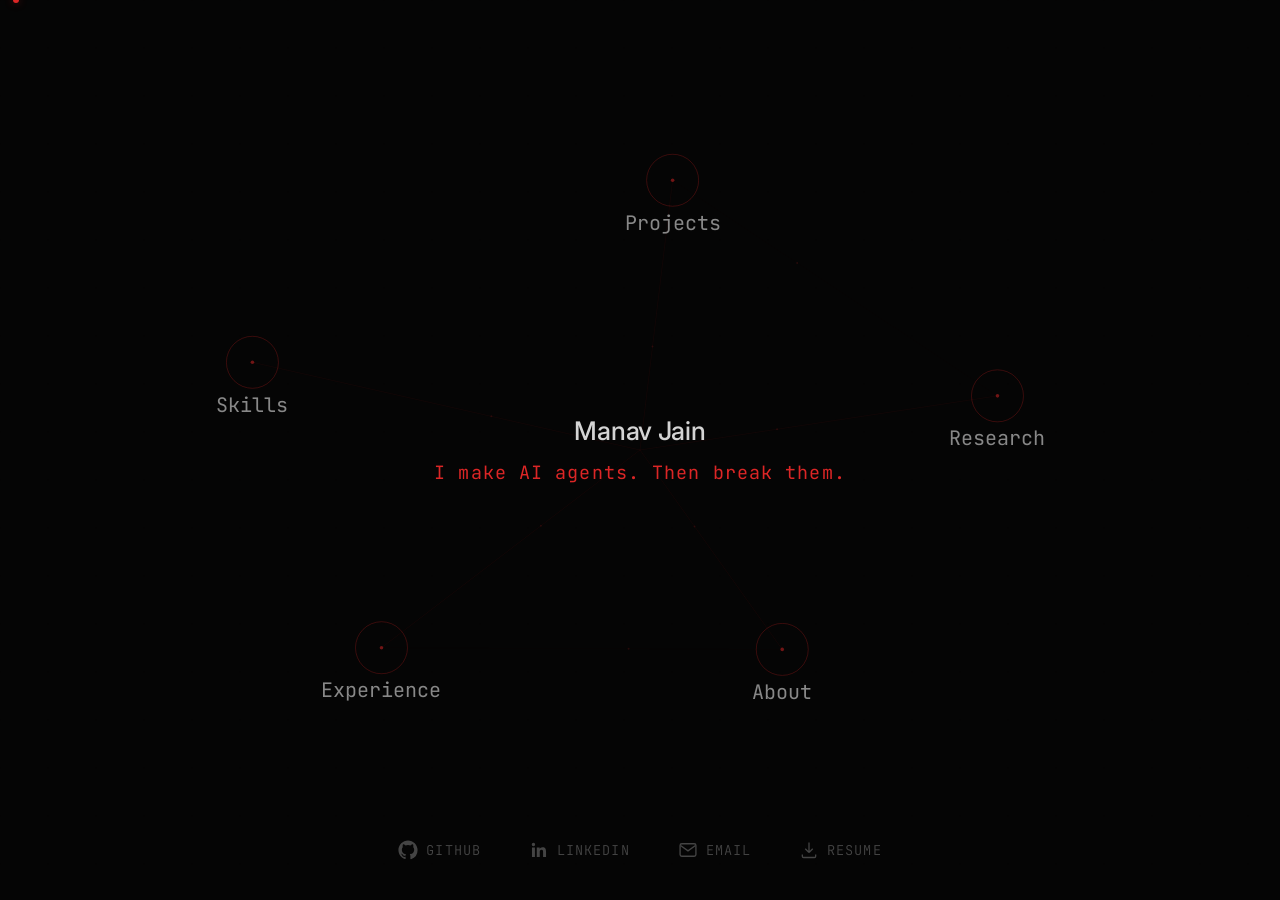
==== index.html @ c2781c38 "Initial commit of portfolio site Interactive graph-based portfolio with project, research, about, ex" ====
<!DOCTYPE html>
<html lang="en">
<head>
  <meta charset="UTF-8">
  <meta name="viewport" content="width=device-width, initial-scale=1.0">
  <title>Manav Jain</title>
  <meta name="claude:viewport-fit-sides" content="cover">
  <link rel="stylesheet" href="https://fonts.googleapis.com/css2?family=JetBrains+Mono:wght@300;400;500&family=Inter:wght@300;400;500&display=swap">
  <link rel="stylesheet" href="css/styles.css">
</head>
<body>

<div id="intro">
  <svg viewBox="0 0 460 140" xmlns="http://www.w3.org/2000/svg">
    <!-- M -->
    <path id="sig1" d="M 18 108 Q 14 55, 20 22 C 22 14, 30 14, 44 60 Q 52 86, 60 60 C 68 34, 74 14, 80 16 Q 86 18, 86 65 L 88 98" />
    <!-- a -->
    <path id="sig2" d="M 88 98 Q 94 66, 106 60 C 114 56, 120 62, 116 74 C 112 86, 100 84, 106 76 Q 112 68, 122 70 L 124 94" />
    <!-- n -->
    <path id="sig3" d="M 124 94 Q 124 72, 130 64 C 136 56, 146 56, 148 64 Q 150 72, 150 94" />
    <!-- a -->
    <path id="sig4" d="M 150 94 Q 156 66, 166 60 C 174 56, 180 62, 176 74 C 172 86, 160 84, 166 76 Q 172 68, 182 70 L 184 94" />
    <!-- v -->
    <path id="sig5" d="M 184 94 Q 186 70, 192 58 C 196 50, 200 50, 204 58 Q 210 70, 212 94" />
    <!-- J -->
    <path id="sig6" d="M 260 12 Q 262 14, 264 56 C 266 84, 262 108, 250 116 Q 238 124, 230 112 C 226 106, 232 102, 238 106" />
    <!-- a -->
    <path id="sig7" d="M 284 58 Q 290 44, 300 46 C 308 48, 306 62, 298 66 Q 290 70, 288 62 C 286 54, 296 50, 306 56 L 308 82" />
    <!-- i + dot -->
    <path id="sig8" d="M 320 56 L 320 82 M 320 42 L 321 44" />
    <!-- n -->
    <path id="sig9" d="M 334 56 Q 334 62, 334 82 M 334 66 C 340 54, 354 52, 358 60 Q 362 68, 360 82" />
    <!-- underline flourish -->
    <path id="sig10" d="M 10 118 C 50 116, 140 108, 240 102 Q 340 96, 440 90" />
  </svg>
  <div class="sig-tagline" id="sigTagline">I make AI agents. Then break them.</div>
  <button class="skip-btn" id="skipBtn">skip</button>
</div>

<canvas id="graphCanvas"></canvas>
<div id="neuronCursor"></div>
<svg id="cursorLines" xmlns="http://www.w3.org/2000/svg"></svg>

<div id="nav">
  <button class="back-btn" id="backBtn">&#8592; back</button>
  <span id="crumbText"></span>
</div>

<div id="centerLabel">
  <div class="name">Manav Jain</div>
  <div class="tagline">I make AI agents. Then break them.</div>
</div>

<div id="socials">
  <a href="https://github.com/Jmanav" target="_blank" rel="noopener">
    <svg viewBox="0 0 24 24" fill="currentColor"><path d="M12 .5C5.73.5.5 5.73.5 12c0 5.08 3.29 9.39 7.86 10.91.57.1.78-.25.78-.55 0-.27-.01-1.17-.02-2.12-3.2.7-3.88-1.35-3.88-1.35-.52-1.33-1.28-1.68-1.28-1.68-1.04-.71.08-.7.08-.7 1.15.08 1.76 1.18 1.76 1.18 1.03 1.76 2.7 1.25 3.36.96.1-.74.4-1.25.72-1.54-2.56-.29-5.25-1.28-5.25-5.7 0-1.26.45-2.29 1.18-3.1-.12-.29-.51-1.46.11-3.04 0 0 .97-.31 3.18 1.18a11.1 11.1 0 0 1 5.8 0c2.2-1.49 3.17-1.18 3.17-1.18.63 1.58.24 2.75.12 3.04.74.81 1.18 1.84 1.18 3.1 0 4.43-2.7 5.4-5.27 5.69.41.36.78 1.07.78 2.15 0 1.56-.01 2.81-.01 3.19 0 .3.2.66.79.55A11.5 11.5 0 0 0 23.5 12C23.5 5.73 18.27.5 12 .5z"/></svg>
    <span>GitHub</span>
  </a>
  <a href="https://www.linkedin.com/in/manav-jain-554635242/" target="_blank" rel="noopener">
    <svg viewBox="0 0 24 24" fill="currentColor"><path d="M20.45 20.45h-3.56v-5.57c0-1.33-.02-3.04-1.85-3.04-1.85 0-2.14 1.45-2.14 2.94v5.67H9.34V9h3.42v1.56h.05c.48-.9 1.64-1.85 3.38-1.85 3.6 0 4.27 2.37 4.27 5.45v6.29zM5.34 7.43a2.06 2.06 0 1 1 0-4.12 2.06 2.06 0 0 1 0 4.12zM7.12 20.45H3.56V9h3.56v11.45z"/></svg>
    <span>LinkedIn</span>
  </a>
  <a href="mailto:manavjain019@gmail.com">
    <svg viewBox="0 0 24 24" fill="none" stroke="currentColor" stroke-width="1.6"><rect x="2.5" y="4.5" width="19" height="15" rx="2"/><path d="M3 6.5l9 6.5 9-6.5"/></svg>
    <span>Email</span>
  </a>
  <a href="Manav_Jain_Resume.pdf" download>
    <svg viewBox="0 0 24 24" fill="none" stroke="currentColor" stroke-width="1.6"><path d="M12 3v12m0 0l-4.5-4.5M12 15l4.5-4.5"/><path d="M4 17.5v2a1.5 1.5 0 0 0 1.5 1.5h13a1.5 1.5 0 0 0 1.5-1.5v-2"/></svg>
    <span>Resume</span>
  </a>
</div>

<div id="tooltip"></div>

<div id="detail">
  <button class="detail-close" id="detailClose">&#215;</button>
  <div class="detail-label" id="detailLabel"></div>
  <div class="detail-title" id="detailTitle"></div>
  <div class="detail-accent" id="detailAccentBar"></div>
  <div class="detail-body" id="detailBody"></div>
  <div class="detail-tags" id="detailTags"></div>
</div>

<div id="writeup">
  <div class="writeup-inner">
    <a href="#" class="writeup-back" id="writeupBack">&#8592; Back to portfolio</a>

    <header class="writeup-header">
      <h1>SkinSure</h1>
      <p class="writeup-subtitle">A clinical decision-support prototype for skin-disease screening &#8212; ensemble classification, explainability, federated learning, and an agentic LLM layer, documented end to end with measured results and open gaps.</p>
    </header>

    <section class="writeup-section">
      <h2>Overview &amp; Provenance</h2>
      <p>SkinSure is a clinical decision-support prototype for skin-disease screening, built specifically for Fitzpatrick IV&#8211;VI skin tones (the project&#8217;s stated target, underrepresented in most public dermatology datasets). It is explicitly <strong>not</strong> a diagnostic device &#8212; the product framing throughout the documentation is &#8220;a screening aid that says &#8216;see a doctor&#8217; readily.&#8221;</p>
      <p>The system is a six-stage pipeline: image in &#8594; preprocessing &#8594; a 3-model deep learning ensemble &#8594; Grad-CAM explainability &#8594; an LLM-based clinical summarizer &#8594; deterministic severity triage &#8594; structured output out. A separate, parked track adds federated learning as an alternative training regime. A further, largely-planned track (&#8220;A0&#8211;A9&#8221;, the Production Agent Engineering plan) covers observability, evals, guardrails and LLMOps for the agentic layer.</p>
      <p><strong>Provenance note for this write-up.</strong> Every fact below is sourced from the repo&#8217;s own markdown documentation (<code>CLAUDE.md</code>, <code>docs/ROADMAP.md</code>, <code>docs/architecture.md</code>, <code>fedler.md</code>, <code>paper/PUBLISHABLE_FINDINGS.md</code>, <code>src/models/CLAUDE.md</code>, <code>docs/agentops/adr/*</code>, <code>docs/agentops/A0_baseline.md</code>, the Production Agent Engineering Track plan, and <code>paper/new_results.md</code>), which the project instructions mandate as the primary source of truth. Numbers are quoted exactly as stated in those files &#8212; not rounded, softened, or reconciled across files where the files themselves flag unresolved discrepancies (these are called out explicitly below). No source code was read to produce this document; every section is <strong>markdown-sourced</strong>, and that is noted again inline wherever a figure is unusually load-bearing.</p>
    </section>

    <section class="writeup-section">
      <h2>Stage 1 &#8212; Data ingestion &amp; preprocessing <span class="status-badge">Partial</span></h2>
      <p class="status-line">Quality gate + 3 pixel-changing steps built and measured; all 3 ship OFF.</p>
      <h3>Goal</h3>
      <p>Clean and gate incoming images before they reach the model, and enforce the Fitzpatrick IV&#8211;VI population target at the metadata boundary.</p>
      <h3>What was built</h3>
      <ul>
        <li><code>src/preprocessing/</code>: <code>quality_check.py</code> (reject &lt;200px short side or near-featureless; warn on borderline blur), <code>hair_removal.py</code> (DullRazor-style black-hat + inpainting), <code>artifact_removal.py</code> (ruler/ink/bubble inpainting), <code>color_normalization.py</code> (Shades-of-Gray), <code>pipeline.py</code> (<code>preprocess()</code> orchestrator), <code>inference_transform.py</code> (224px resize + ImageNet normalisation, used by every inference path).</li>
        <li><code>preprocess(image)</code> orients via EXIF, runs the quality gate, then runs enabled pixel-changing steps in order hair &#8594; artifacts &#8594; colour, returning a <code>PreprocessResult</code> (image, quality, steps_applied, notes). A rejected image returns <code>quality.ok == False</code> with patient-readable <code>quality.reasons</code>.</li>
        <li>Thresholds were derived from a 1,500-image sample of the raw dataset: short side &#8805; 200px; blur (Laplacian variance) rejects below 5, warns below 15. A higher blur cutoff was explicitly rejected because it would reject BCC and Melanoma images far more often than Eczema/Tinea (~18%/9% vs ~1%/0.3% at 15) &#8212; a fairness-by-class tradeoff documented directly in CLAUDE.md.</li>
        <li>The <strong>Fitzpatrick IV&#8211;VI gate</strong> is enforced in <code>api/schemas/patient.py</code> (<code>PatientMetadata</code>), not in the image pipeline: a validator rejects Fitzpatrick I&#8211;III before anything reaches the model. An image-based <code>skin_tone_classifier.py</code> is explicitly <strong>future scope, not built</strong>.</li>
        <li><code>tests/unit/</code> covers preprocessing on <strong>synthetic images only</strong> (gate boundaries, guards, step order, defaults-off). No test validates tuning on real images.</li>
      </ul>
      <h3>Tech stack</h3>
      <p>OpenCV (<code>cv2</code>) for blur/morphology/inpainting, Pillow/NumPy for image I/O, Pydantic v2 for the metadata schema and gate, PyYAML config (<code>configs/preprocessing.yaml</code>) for step switches and thresholds.</p>
      <h3>Key design decisions</h3>
      <ul>
        <li><strong>All three pixel-changing steps ship OFF by default</strong>, because the shipped v2 ensemble was trained on resize + ImageNet-normalisation only &#8212; any pixel-mutating preprocessing is a train/inference mismatch unless separately justified by measurement.</li>
        <li><strong>Hair removal (ADR-F5): measured harmful, stays off.</strong> Full paired A/B over the clean 565-image test set (<code>scripts/hair_ab_experiment.py</code> / <code>_analyze.py</code>, raw rows in <code>.nb1out/hair_ab_raw.csv</code>). It corrected zero images and broke two &#8212; both true Basal Cell Carcinoma: <code>ISIC_0054063</code> BCC&#8594;0.9314 &#8594; Keratosis&#8594;0.3366 (a confident malignant call turned benign), <code>ISIC_0073116</code> BCC&#8594;0.6303 &#8594; Melanoma&#8594;0.3881. Whole-set accuracy &#8722;0.35pp, macro AUC &#8722;0.0011, <strong>BCC sensitivity 100%&#8594;98.11%</strong>; melanoma sensitivity exactly unchanged (121/124 both arms). McNemar b=2, c=0, exact p=0.50 (not significant at n=2, but the sign is unanimous). <strong>Root cause (not just an effect):</strong> at <code>threshold=10</code> the black-hat filter is non-selective on this dataset &#8212; of 524 images the <code>MAX_MASK_FRACTION</code> guard blocked, the mask covered a median 58.9% of the frame (&#8805;75% on 185 of them); the 41 images (7.26%) that slipped under the 10% guard inpainted a median 6.9% of pixels, sitting just under the cutoff rather than being precise hair masks. Firing concentrated on BCC (24.5% firing rate) because BCC lesions are dark/textured and respond to black-hat like hair does &#8212; <strong>the step preferentially damages the class most dangerous to damage.</strong> Determinism control: 524 skipped images showed max probability shift of 0.00000, confirming both flips are genuine inpainting effects, not noise.</li>
        <li><strong>Artifact removal (ADR-F6): measured inert, stays off.</strong> Same harness/statistics, same 565 images. Fired on 335/565 (59.3%) &#8212; eight times more often than hair removal &#8212; yet changed exactly <strong>one</strong> label, a fix: <code>v-tinea-face-4</code>, Keratosis(0.4655)&#8594;Tinea(0.4882), a coin-flip margin. Accuracy +0.18pp (87.61%&#8594;87.79%), macro AUC &#8722;0.0001. <strong>Both safety-critical sensitivities bit-identical</strong>: melanoma 121/124 and BCC 106/106 in both arms, McNemar b=0,c=0 on each. McNemar overall b=0, c=1, p=1.0000. Masks were precise where hair removal&#8217;s were not: median 0.31% of frame on fired images (vs hair&#8217;s 6.9%), and the <code>MAX_MASK_FRACTION</code> guard never tripped on BCC (0/106). Conclusion (ADR-F6): &#8220;measured, harmless, and pointless&#8221; &#8212; a single discordant pair cannot justify adding a pixel-mutating step the models were never trained with. <strong>The contrast between F5 and F6 is itself a documented finding (PUBLISHABLE_FINDINGS F6):</strong> the discriminating variable between a dangerous and a harmless preprocessing step is mask precision, not firing rate or the mere presence of preprocessing.</li>
        <li><strong>Colour normalisation (Shades-of-Gray)</strong>: off by default; noted as a risk because it can flatten genuine skin-tone colour, which matters directly for a Fitzpatrick IV&#8211;VI target population.</li>
      </ul>
      <h3>Gaps/limitations</h3>
      <ul>
        <li>Preprocessing tuning has never been validated against real images &#8212; only synthetic images (gate boundaries) and the two A/B experiments above (which test <em>whether to enable</em> a step, not quality-check threshold tuning on real photos).</li>
        <li>No annotated hair masks exist to re-tune the hair-removal kernel; a fix would need a thinner, elongation-aware kernel validated against hair-annotated images, which does not exist in this project and is not planned.</li>
        <li><code>augmentation.py</code> (training-time, tone-aware augmentation) is listed in the target architecture but <strong>not created</strong>.</li>
        <li><code>skin_tone_classifier.py</code> (automatic Fitzpatrick detection from the image) is explicit <strong>future scope, not planned for the core product</strong> &#8212; the IV&#8211;VI gate today relies solely on patient-reported metadata.</li>
      </ul>
    </section>

    <section class="writeup-section">
      <h2>Stage 2 &#8212; Ensemble model architecture &amp; training <span class="status-badge">Completed</span></h2>
      <p class="status-line">3 backbones trained, retrained, verified; ensemble weighting analysed and resolved as a null result.</p>
      <h3>Goal</h3>
      <p>Classify a skin lesion image into 5 clinically relevant classes (Basal_Cell_Carcinoma, Eczema, Keratosis, Melanoma, Tinea) with sensitivity weighted toward malignancies, using an ensemble of complementary architectures.</p>
      <h3>What was built</h3>
      <p>Three independently trained backbones, combined by weighted softmax averaging:</p>
      <table class="writeup-table">
        <thead><tr><th>Backbone</th><th>timm name</th><th>feat_dim</th><th>Role (per CLAUDE.md)</th></tr></thead>
        <tbody>
          <tr><td>EfficientNet-B1</td><td><code>efficientnet_b1</code></td><td>1280</td><td>texture</td></tr>
          <tr><td>ConvNeXt-Tiny</td><td><code>convnext_tiny</code></td><td>768</td><td>varied lighting</td></tr>
          <tr><td>Swin-Tiny</td><td><code>swin_tiny_patch4_window7_224</code></td><td>768</td><td>global lesion context</td></tr>
        </tbody>
      </table>
      <p>All three use an identical head: <code>LayerNorm &#8594; Dropout &#8594; Linear(feat,256) &#8594; GELU &#8594; Dropout/2 &#8594; Linear(256,5)</code>. LayerNorm (not BatchNorm) was deliberately chosen for the head because EfficientNet&#8217;s original BatchNorm1d head required batch_size &gt; 1 and failed silently without <code>model.eval()</code>.</p>
      <p><code>src/models/ensemble.py</code> (<code>SkinEnsemble</code>, <code>CheckpointPaths</code>) loads the three backbones and averages their softmax outputs with weights from <code>configs/models.yaml</code> (shipped: equal 1/1/1). <code>Predictions.agreement_score</code> = fraction of the three models whose top-1 matches the ensemble top-1 (0, 0.33, 0.67, 1.0); <code>confidence_tier()</code> maps this to high/moderate/low. The ensemble <strong>refuses to load checkpoints whose stored classes are not exactly the 5-class set</strong>, and <strong>there is no fallback</strong> &#8212; <code>get_checkpoint_paths()</code> returns exactly the three configured v2 paths; a missing checkpoint raises rather than silently degrading.</p>
      <h3>Tech stack</h3>
      <p>PyTorch, <code>timm</code> (pretrained backbones), Pydantic v2 for the <code>Predictions</code>/<code>XAISummary</code>/<code>ClinicalSummary</code> schema contracts, YAML config for checkpoint paths and ensemble weights.</p>
      <h3>Training recipe (per <code>src/models/CLAUDE.md</code>)</h3>
      <ul>
        <li><strong>Checkpoint selection criterion</strong>, all three backbones: <code>composite = 0.4&#215;melanoma_sensitivity + 0.3&#215;BCC_sensitivity + 0.3&#215;val_acc</code> &#8212; saves the model that maximises malignant recall, not raw accuracy.</li>
        <li><strong>Dual class-imbalance handling</strong>: <code>WeightedRandomSampler</code> at the batch level, plus <code>CrossEntropyLoss</code> weighting with clinical boosts (Melanoma &#215;2, BCC &#215;2, Tinea &#215;3, Eczema &#215;1.5) on top of <code>1/&#8730;count</code> base weights.</li>
        <li><strong>Freeze-then-finetune schedule</strong>: head-only freeze phase, then full-model finetuning at backbone LR = head LR &#215; 0.1. Swin uses a longer freeze (originally 8 epochs) and lower base LR (1e-4) for stability.</li>
        <li><strong>Actual 5-class corpus</strong>: 6,655 images total (train 5,180 / val 748 / test 727, &#8776;78/11/11), near-balanced (max/min ratio 1.24:1) &#8212; explicitly <strong>not</strong> the older, now-superseded 14.5k-image / 5:1-imbalance figures still referenced in some older files.</li>
      </ul>
      <h3>The v1 &#8594; v2 retrain &#8212; why it happened and what changed</h3>
      <p>The three original (&#8220;v1&#8221;) checkpoints (<code>*_5cls_skin.pth</code>) <strong>did not reproduce their own stored metrics</strong> when reloaded and re-scored (the save-then-verify gate failed). All three were retrained (&#8220;v2&#8221;) with a verified save-then-verify gate (<code>torch.equal</code> on every tensor; re-score within &lt; 1e-9 of the stored <code>test_acc</code>). <strong>The app loads only the v2 checkpoints</strong>; v1 and an older bare-state-dict set (~479MB total) were <strong>deleted 2026-11-02</strong>, were gitignored (not recoverable from git), and are documented as requiring a retrain if ever needed.</p>
      <p>Measured on the 727-image contaminated paper test set, the retrain shifted backbone rankings substantially:</p>
      <table class="writeup-table">
        <thead><tr><th>Backbone</th><th>v1 accuracy</th><th>v2 accuracy</th><th>&#916;</th></tr></thead>
        <tbody>
          <tr><td>EfficientNet-B1</td><td>85.11%</td><td>84.73%</td><td>&#8722;0.38pp</td></tr>
          <tr><td>Swin-Tiny</td><td>85.39%</td><td>85.97%</td><td>+0.58pp</td></tr>
          <tr><td>ConvNeXt-Tiny</td><td>71.35%</td><td><strong>89.13%</strong></td><td><strong>+17.78pp</strong></td></tr>
        </tbody>
      </table>
      <p>ConvNeXt&#8217;s v1 weakness was a <strong>training-schedule artifact</strong>, not an architectural one: it had received roughly one epoch of effective fine-tuning (<code>freeze_epochs 8, patience 5, num_epochs 30</code> stopped it early). With <code>freeze_epochs 3, patience 10, num_epochs 40</code>, the same architecture becomes the <strong>strongest single backbone</strong>, beating Swin by 3.17pp. This reversal invalidates the original paper&#8217;s ensemble-complementarity argument (&#8220;ConvNeXt is the weak link the ensemble compensates for&#8221;) &#8212; <code>paper/new_results.md</code> explicitly withdraws that argument.</p>
      <p>On the de-duplicated, primary-reporting 565-image clean test set: EfficientNet 84.25%, Swin 85.66%, ConvNeXt 88.67%, and the shipped equal-weight 3-model ensemble (&#8220;ECS&#8221;) scores 87.79% accuracy, macro-AUC 0.9813.</p>
      <p><strong>Three test sets exist and must never be compared with each other</strong> (explicit invariant in both CLAUDE.md and PUBLISHABLE_FINDINGS.md): the 997-image FL split (<code>fedler.md</code>), the 727-image contaminated paper test set, and the 565-image de-duplicated clean set (727 minus 162 near-duplicates found by pHash, 22.3% &#8212; the primary reporting basis for paper claims).</p>
      <h3>Key design decision: ensemble weighting (ADR-F1) &#8212; keep equal weights</h3>
      <p>A grid search over 1,033 weight vectors on the clean 565-set found an EfficientNet+Swin (&#8220;ES&#8221;, dropping ConvNeXt) configuration reaching 99.19% melanoma sensitivity vs the shipped ECS&#8217;s 97.58% &#8212; a 1.6pp gap on the single most safety-critical metric. <strong>This was tested for significance and did not survive</strong>: only 2 discordant images, McNemar exact p=0.50, Wilson 95% CIs overlap substantially (ECS [93.13,99.17]% vs ES [95.57,99.86]%). Pooling test+validation to 326 melanoma images gives 5 unanimously ES-favouring discordances &#8212; perfectly one-sided but the best achievable p is 0.0625 (need &#8805;6 for &#945;=0.05); reaching 80% power at this effect size needs ~1,500&#8211;2,000 melanoma images against 124 (or 326 pooled) available. Meanwhile the <strong>better-powered statistics favour ECS</strong>: macro AUC 0.9813 vs 0.9772, and switching to ES costs a <em>significant</em> ~2pp accuracy (test p=0.043, validation p=0.020) and regresses BCC sensitivity &#8722;3.36pp on validation. <strong>Decision: keep equal weights</strong> &#8212; &#8220;paying a measured cost for an unmeasured benefit is the wrong trade.&#8221; This is published as a <strong>null result with a power analysis</strong>, framed as a corrective to ablation tables that rank configurations on fractions of a percent without testing whether the ranking is statistically distinguishable.</p>
      <h3>Key design decision: ranked-melanoma escalation (ADR-F4) &#8212; built, shipped OFF</h3>
      <p>While investigating F1, it was discovered that all three melanomas the ECS ensemble misses share one shape: melanoma ranks high but is <strong>not the argmax</strong> (p(melanoma) = 0.343, 0.369, 0.064). The existing severity-triage safety rule gates on <code>primary_label</code> (the argmax), so <strong>no threshold adjustment of that rule can ever catch these cases</strong> &#8212; a structural blind spot invisible to melanoma-sensitivity metrics computed on argmax predictions. A new rule (&#8220;F4&#8221;) was built that reads the full <code>class_probabilities</code> distribution and escalates when p(melanoma) &#8805; threshold regardless of rank. Threshold 0.31 was selected on the 748-image validation split (zero-cost plateau 0.31&#8211;0.35, recovering all 3 non-argmax validation melanomas at zero false escalations); applied to test it recovers 2 of 3 known misses for 1 false escalation (0.23% of non-melanoma). <strong>Decision: ship the code, leave the behaviour OFF</strong> &#8212; 3 validation and 3 test melanomas cannot establish this is a net safety gain at this sample size, even though the rule only ever escalates or blocks, never downgrades.</p>
      <h3>Measured clinical sensitivity targets (<code>src/models/CLAUDE.md</code> targets: Melanoma &#8805;95%, BCC &#8805;90%, Tinea/Eczema/Keratosis &#8805;80%)</h3>
      <p>EfficientNet-B1 v2 retrain, n=727: BCC 99.17% &#10003;, Melanoma 98.40% &#10003;, Eczema 82.76% &#10003;, Tinea 81.74% &#10003;, <strong>Keratosis 61.39% &#10007; (&#8722;18.6pp)</strong>. NPV Melanoma 0.9944, BCC 0.9983 (both &#8805;0.95 &#10003;).</p>
      <h3>Gaps/limitations</h3>
      <ul>
        <li><strong>The Keratosis regression is confirmed across all three independently retrained architectures</strong> (EfficientNet 61.39%, Swin 68.35%, ConvNeXt 74.68% &#8212; all below the &#8805;80% target). It is attributed to the composite checkpoint criterion itself: Keratosis enters only through the diluted 0.3 val_acc term and carries the <strong>lowest</strong> loss weight of the five classes (0.1079, no clinical boost) &#8212; i.e. this is the intended effect of optimising for malignant recall, not a bug, and it is the same class that regressed hardest under federated learning (70.10%&#8594;56.70%).</li>
        <li><strong>Model layer:</strong> <code>losses.py</code> and <code>metrics.py</code> are listed in the target architecture but not confirmed present in the current implementation state; training exists primarily as Colab notebooks plus <code>src/training/train_utils.py</code> (extracted for federated learning, see Stage 4).</li>
        <li>Ensemble-level accuracy/macro-AUC/MCC/ablation numbers from the paper&#8217;s own evaluation notebook (NB1) were, as of the source documents, either pending or superseded by the clean-565 re-scoring; <code>paper/new_results.md</code> flags that nothing about the <strong>ensemble</strong> itself (as opposed to single backbones) was independently re-verified from raw predictions at the time of writing for ConvNeXt specifically (its results archive was not received; its numbers are verified-arithmetic, not verified-artefact).</li>
      </ul>
    </section>

    <section class="writeup-section">
      <h2>Stage 3 &#8212; Explainable AI (xAI) layer <span class="status-badge">Partial</span></h2>
      <p class="status-line">Grad-CAM implemented, run on real photos, and faithfulness-tested; the heatmap&#8594;summary bridge is unvalidated; SHAP/LIME not built.</p>
      <h3>Goal</h3>
      <p>Show which part of an image drove the prediction, and convert that into a structured, patient-facing explanation (<code>XAISummary</code>) consumed by the clinical summarizer.</p>
      <h3>What was built</h3>
      <ul>
        <li><code>src/explainability/gradcam.py</code>: <code>grad_cam</code>, <code>ensemble_heatmap</code>, with per-backbone target layers (<code>bn2</code> for EfficientNet, <code>stages[-1]</code> for ConvNeXt, <code>layers[-1]</code> for Swin &#8212; Swin requires an NHWC transpose).</li>
        <li><code>xai_summary.py</code>: <code>summarize_heatmap()</code> converts a heatmap &#8594; <code>XAISummary</code> (<code>focus_description</code>: lesion_centre/lesion_border/diffuse/background_skin/artifact/unknown; <code>boundary_alignment</code>: good/partial/poor/unknown; <code>artifact_flag</code>) via <code>estimate_lesion_mask()</code>, a <strong>brightness segmentation</strong>, not a trained segmenter.</li>
        <li><code>explainer.py</code>: <code>GradCamExplainer</code>, the default explainer <code>create_app()</code> wires in when a real ensemble is used and none is injected. With no explainer available, <code>/predict</code> returns 503 rather than inventing explainability data.</li>
        <li><code>evaluation.py</code>: deletion-curve / AOPC faithfulness scorer, usable against Grad-CAM, any external heatmap (e.g. SHAP <code>.npy</code>), or a random baseline under one identical procedure (<code>scripts/evaluate_xai.py</code>).</li>
      </ul>
      <h3>Tech stack</h3>
      <p>PyTorch forward/backward hooks (no third-party Grad-CAM library &#8212; custom per-backbone hooks), OpenCV/NumPy for heatmap post-processing, Pydantic for the <code>XAISummary</code> schema (with a validator requiring <code>artifact_flag=True</code> whenever focus is <code>artifact</code>).</p>
      <h3>Key design decision: Grad-CAM over SHAP on <code>/predict</code> &#8212; latency and output-shape, not faithfulness</h3>
      <p>The documentation is explicit that this was <strong>never</strong> a faithfulness claim until measured (see below). The stated reasons for choosing Grad-CAM on the live path:</p>
      <ul>
        <li><strong>Latency</strong>: Grad-CAM is one forward + one backward pass per backbone (~2.6&#8211;6.3s mean, up to 15.7s measured on 15 real photos on the dev CPU &#8212; an earlier, often-quoted 2.3s figure came from a single <em>synthetic</em> image and was wrong). SHAP&#8217;s patch/kernel methods need hundreds&#8211;thousands of forward passes, i.e. minutes on CPU, and <code>/predict</code> is synchronous.</li>
        <li><strong>Output shape</strong>: Grad-CAM yields a dense 7&#215;7 spatial map natively; SHAP yields per-patch attributions needing their own conversion to a spatial map.</li>
        <li><strong>Already solved for all three backbones</strong>, including Swin&#8217;s NHWC transpose.</li>
      </ul>
      <h3>Faithfulness result (ADR-F7 / PUBLISHABLE_FINDINGS F7) &#8212; measured, not assumed</h3>
      <p>On a Kaggle T4, AOPC (Area Over the Perturbation Curve &#8212; progressively delete the top-k% most-attributed pixels, measure the drop in p(predicted class)) was run on 150 images from the clean 565-set, 30 per class, all five classes:</p>
      <table class="writeup-table">
        <thead><tr><th>Method</th><th>Mean AOPC</th><th>95% CI</th></tr></thead>
        <tbody>
          <tr><td>Grad-CAM</td><td>0.3099</td><td>[0.2831, 0.3376]</td></tr>
          <tr><td>random7x7 (structure-matched baseline)</td><td>0.1834</td><td>[0.1678, 0.1994]</td></tr>
          <tr><td>randompixel (sanity-check baseline)</td><td>0.4887</td><td>[0.4576, 0.5196]</td></tr>
        </tbody>
      </table>
      <p><strong>Grad-CAM &#8722; random7x7 = +0.1266</strong> [+0.1059, +0.1478], Wilcoxon p&lt;0.0001, 127/150 wins (84.7%), Cohen&#8217;s dz=0.967. Significant in all five per-class rows (p&#8804;0.0012), and it holds on images the ensemble got <strong>wrong</strong> (+0.1479, p=0.0006) as well as right &#8212; faithfulness is a property of the explanation, not of correctness.</p>
      <p><strong>The methodological trap found in the same study</strong>: <code>randompixel</code> (i.i.d. pixel-level noise) posts the <em>highest</em> AOPC of all three arms despite zero localisation content, because scattering deletions everywhere shreds texture and pushes the image off-distribution &#8212; it measures model fragility to corruption, not explanation quality. Only the structure-matched <code>random7x7</code> baseline is a valid faithfulness comparison. This is documented explicitly as a trap in the metric itself: &#8220;an AOPC comparison against an unmatched random baseline can report the opposite of the truth.&#8221;</p>
      <p><strong>A bug found and fixed in the same analysis</strong>: the script initially used the raw <code>(1,1,1)</code> ensemble weights from config rather than the normalised <code>(1/3,1/3,1/3)</code> <code>SkinEnsemble</code> actually uses, making every probability 3&#215; too large. Verified harmless &#8212; AOPC is a linear functional of the deletion curve, so win-count (127/150) and dz (0.967) are bit-identical before and after; only the magnitudes were wrong.</p>
      <p><strong>What this does and does not settle</strong>: it shows Grad-CAM beats chance on these models (the maps are not decorative), which reframes the unvalidated <code>XAISummary</code> bridge as a <strong>thresholding problem</strong>, not a &#8220;model ignores the lesion&#8221; problem. It says <strong>nothing about SHAP</strong> &#8212; that comparison is explicitly <strong>deferred by decision (2026-11-03), not pending or blocked</strong>: SHAP is not installed, <code>/explain</code> (where it would serve) is not built, and nothing in the product currently waits on the comparison. A teammate&#8217;s SHAP prototype exists on branch <code>xai-shap</code> (two Colab notebooks, not merged, not importable) with AOPC figures that used a different blanking baseline in each notebook &#8212; not comparable until re-scored with <code>evaluate_xai.py</code>.</p>
      <h3>Real-photo validation (CLAUDE.md gap 6)</h3>
      <p>Run on 15 real test photos (3 per class). Pipeline worked end-to-end with no crashes; <code>artifact_flag</code> fired on 0/15 (no spurious retakes). v2 checkpoints: 11/15 correct vs 12/15 on v1 (noise at this n), but confidence rose markedly (BCC 0.72&#8594;0.958). Latency was 2.6&#8211;6.3s mean, up to 15.7s &#8212; the figure that invalidated the earlier 2.3s synthetic-image estimate used elsewhere in planning documents.</p>
      <h3>Gaps/limitations</h3>
      <ul>
        <li><strong>The heatmap&#8594;XAISummary bridge is heuristic and unvalidated.</strong> Over the 15 real photos, <code>boundary_alignment</code> was <code>poor</code> 9 times, <code>partial</code> 4, <code>unknown</code> 2, and <strong>never good</strong> &#8212; &#8220;a field that never reaches its best value across a whole class spread is more likely mis-thresholded than right.&#8221; <code>focus_description</code> was <code>background_skin</code> on 4/15, including 2 correct high-confidence Melanoma calls (0.957, 0.853).</li>
        <li><strong>Annotated lesion masks are explicitly out of scope (decided 2026-11-03)</strong> &#8212; the project does not have them and will not acquire them, so <code>boundary_alignment</code>/<code>focus_description</code> can never be validated as <em>correct about the lesion location</em>, only as advisory signals. AOPC answers &#8220;did the map find pixels the model used,&#8221; not &#8220;are those pixels the lesion&#8221; &#8212; a different question this project cannot answer.</li>
        <li><strong>artifact_flag&#8217;s real-world trigger rate is unmeasured beyond n=15</strong> (0/15 fired). The documented concern: if the flag is itself mis-tuned, a flagged patient&#8217;s retake could be flagged again, looping to <em>no answer</em> &#8212; clinically close to a missed melanoma. The recommended mitigation (watch the recapture-loop rate in production) depends on the observability work in Stage 7, which is largely unimplemented.</li>
        <li>SHAP (<code>shap_explainer.py</code>) and LIME (<code>lime_explainer.py</code>) are <strong>not implemented</strong> &#8212; listed in the target architecture as planned extensions (ROADMAP Phase 11), deliberately deferred.</li>
      </ul>
    </section>

    <section class="writeup-section">
      <h2>Stage 4 &#8212; Federated learning (parked) <span class="status-badge">Partial, PARKED 2026-11-02</span></h2>
      <p class="status-line">Phases 0&#8211;2 of 5 complete; differential privacy and multi-backbone FL not started; a data-integrity bug found before any re-run.</p>
      <h3>Goal</h3>
      <p>Train the ensemble across simulated hospital clients without any raw patient image leaving its origin institution, as a response to India&#8217;s DPDP Act and basic patient-privacy requirements &#8212; motivated as a B2B product track (hospitals as FL clients) distinct from the B2C inference path.</p>
      <h3>What was built (Phases 0&#8211;2 of the fedler.md plan)</h3>
      <ul>
        <li><code>src/training/train_utils.py</code>: reusable training loop (<code>train_one_epoch</code>, <code>evaluate</code>, <code>create_model</code>, <code>build_loss_weights</code>, <code>build_optimizer</code>, <code>build_scheduler</code>, transforms, dataloaders) extracted from the Colab notebooks, supporting all three backbones.</li>
        <li><code>src/federated/client.py</code>: <code>SkinSureClient</code>, a Flower <code>NumPyClient</code> subclass representing one hospital, plus a <code>ClientApp</code>.</li>
        <li><code>src/federated/server.py</code>: <code>weighted_average</code> metric aggregation plus a configurable <code>FedAvg</code> strategy wrapped in a <code>ServerApp</code>.</li>
        <li><code>scripts/run_fl_simulation.py</code>: standalone simulation via <code>fl.simulation.start_simulation()</code> with <code>FedAvgWithCheckpoint</code> (captures aggregated parameters for post-training evaluation).</li>
        <li><code>scripts/make_federated_shards.py</code>: generates both IID and non-IID 3-hospital shards (Hospital A: Melanoma/BCC-heavy urban center; Hospital B: Tinea/Eczema-heavy tropical clinic; Hospital C: mixed).</li>
        <li><code>scripts/train_baseline.py</code>: centralized baseline trainer with early stopping and composite-score tracking.</li>
        <li>Canonical split manifests under <code>data/splits/</code>.</li>
      </ul>
      <h3>Tech stack</h3>
      <p>Flower (<code>flwr</code>) for the FL framework (<code>ClientApp</code>/<code>ServerApp</code>/<code>NumPyClient</code>, new-API <code>flwr run</code> pattern, not the legacy <code>start_server</code>/<code>start_client</code>), PyTorch for the underlying models, run as a <strong>single-machine simulation</strong> &#8212; no real multi-process networking (Phase 3) and no real hospital partnerships exist.</p>
      <h3>Key design decisions</h3>
      <ul>
        <li><strong>Hospital-level clients, not per-patient.</strong> A SkinSure patient contributes only 5&#8211;10 images &#8212; treating each patient as an FL client would spend a full communication round on a training signal too small to matter. Hospitals/clinics as clients is the canonical FL use case and the privacy story (data genuinely cannot leave the institution) is real under DPDP.</li>
        <li><strong>EfficientNet-B1 only for the first pass</strong> (Phase 0&#8211;2); ConvNeXt and Swin are deliberately deferred to Phase 4 so FL mechanics are debugged on one backbone first.</li>
        <li><strong>Independent FL per backbone</strong> (Phase 4 design, not yet executed): each backbone is a standalone classifier with no shared parameters, so each would federate as 3 separate FL jobs; ensemble weights remain an inference-time concern outside FL aggregation.</li>
        <li><strong>Differential privacy deliberately deferred to Phase 5</strong>: DP noise would obscure whether a bug is &#8220;my FL code&#8221; or &#8220;DP epsilon too aggressive,&#8221; so a noise-free FedAvg baseline had to exist first.</li>
      </ul>
      <h3>Measured results &#8212; centralized baseline vs. federated (EfficientNet-B1, FedAvg, 10 rounds, non-IID, 3 hospitals), both on the held-out global test set</h3>
      <table class="writeup-table">
        <thead><tr><th>Metric</th><th>Centralized</th><th>Federated</th><th>Gap</th></tr></thead>
        <tbody>
          <tr><td>Test accuracy</td><td>83.15%</td><td>79.94%</td><td>&#8722;3.21pp</td></tr>
          <tr><td>Melanoma sensitivity</td><td>98.32%</td><td>97.06%</td><td>&#8722;1.26pp</td></tr>
          <tr><td>BCC sensitivity</td><td>91.16%</td><td>90.61%</td><td>&#8722;0.55pp</td></tr>
          <tr><td>Composite score</td><td>0.9162</td><td>0.8999</td><td>&#8722;0.0163</td></tr>
        </tbody>
      </table>
      <p>Per-class: the accuracy loss concentrates almost entirely in <strong>Keratosis (70.10%&#8594;56.70%, &#8722;13.4pp)</strong>; the safety-critical classes hold &#8212; Melanoma sensitivity stays within 1.3pp of centralized at 99.60% specificity. Tinea actually <strong>improved</strong> under FL (80.56%&#8594;83.33%, +2.77pp), consistent with the non-IID design concentrating Tinea training signal at Hospital B.</p>
      <h3>Gaps/limitations &#8212; both found during audit, before any further training</h3>
      <ul>
        <li><strong>Integer-buffer averaging bug (affects EfficientNet, not Swin/ConvNeXt).</strong> <code>SkinSureClient.get_parameters()</code> ships all <code>state_dict</code> values including EfficientNet&#8217;s 69 int64 <code>num_batches_tracked</code> buffers; FedAvg averages them as floats and <code>set_parameters()</code> truncates them back to int64. Documented as <strong>not having corrupted the Phase 2 results</strong> (the stats that affect inference &#8212; running_mean/running_var &#8212; are floats and average correctly), but it is wrong and must be fixed before Phase 3/4 since ConvNeXt and Swin have zero non-float buffers and all three backbones must run on identical, correct plumbing for a fair comparison.</li>
        <li><strong>Split-manifest mismatch, found 2026-11-03.</strong> The documented corpus is 997-image test / 5,658-image trainable pool, but the manifest CSVs on disk hold <strong>904 test / 5,131 pool</strong> (total 6,035, not 6,655) &#8212; 620 images across exactly three classes (Eczema 189, Keratosis 151, Melanoma 280) appear in no manifest at all. Root cause verified directly: <code>scripts/make_splits.py</code>&#8217;s <code>n_test = max(1, int(len(items) * 0.15))</code> reproduces <strong>both</strong> the 904 figure (applied to the manifest&#8217;s own per-class totals) and the 997 figure (applied to the true disk totals) exactly &#8212; i.e. the manifests were almost certainly built against an earlier, smaller snapshot of the dataset and never regenerated after three classes were topped up. <strong>Consequence: every FL and baseline metric in this section was almost certainly measured on the 904-image set, not 997, and should not be cited as the 997-image figure until the splits are regenerated and reconfirmed.</strong> This is recorded as a fix to make <em>before</em> any Phase 3/4 re-run, not a defect in the numbers reported above as measurements of <em>something real</em>.</li>
        <li><strong>Federated learning is parked entirely as of 2026-11-02</strong>, pending re-run on a different dataset than the one the numbers above were measured on &#8212; explicitly separated from ongoing product work. Every FL number in this section (and in <code>fedler.md</code>) is to be treated as <strong>pending re-measurement</strong>.</li>
        <li><strong>Not built at all</strong>: Phase 3 (real multi-process/networked FL, vs. today&#8217;s single-machine simulation), Phase 4 (ConvNeXt/Swin federated training &#8212; though its expected ~4&#215; per-round cost and a specific hypothesis about LayerNorm vs BatchNorm under non-IID skew explaining part of the Keratosis collapse are both documented and ready to test), Phase 5 (<code>src/federated/privacy.py</code>, differential privacy, epsilon/melanoma-sensitivity tradeoff experiments), and a Fitzpatrick-stratified fairness evaluation of the federated model.</li>
      </ul>
    </section>

    <section class="writeup-section">
      <h2>Stage 5 &#8212; Agentic AI layer <span class="status-badge">Partial</span></h2>
      <p class="status-line">Orchestrator, clinical summarizer, severity triage implemented and tested; treatment advisor, doctor referral, pharmacy locator are empty stubs.</p>
      <h3>Goal</h3>
      <p>Turn raw model predictions and explainability output into a patient-facing clinical summary, with deterministic safety rules that the LLM can never override &#8212; the project&#8217;s core design invariant, stated verbatim in CLAUDE.md: <strong>&#8220;LLM interprets; Python decides.&#8221;</strong></p>
      <h3>What was built</h3>
      <ul>
        <li><strong>Clinical summarizer</strong> (<code>src/agents/clinical_summarizer.py</code>): two-phase design. <code>build_context()</code> is pure Python &#8212; deterministic formatting only, no interpretation, and it deliberately omits <code>patient_name</code>. <code>async summarize()</code> calls the Anthropic API (model/max_tokens/effort from <code>configs/agents.yaml</code>; client is injectable for tests) and is instructed to return <strong>JSON only</strong>. Post-processing after the LLM response: (1) if <code>xai_summary.artifact_flag</code>, downgrade <code>confidence_level</code> one tier via <code>_TIER_DOWN</code> and force <code>recapture_needed=True</code>; (2) if <code>confidence_tier()=='low'</code> and no caveat already mentions model disagreement, append a standard caveat.</li>
        <li><strong>Severity triage</strong> (<code>src/agents/severity_triage.py</code>): <code>triage(predictions, summary, patient) -&gt; TriageResult</code>, a pure function applying three hard overrides <em>after</em> the LLM proposes a severity: melanoma at moderate+ confidence &#8594; urgent; model confidence &lt;40% &#8594; block + request re-capture; rapidly spreading infection (currently Tinea) &#8594; urgent. <strong>Rules only escalate or block, never downgrade</strong>; escalation and the infection rule are skipped when already blocked. A fourth, config-gated prototype rule (F4, see Stage 2) ships off by default.</li>
        <li><strong>Orchestrator</strong> (<code>src/agents/orchestrator.py</code>): <code>run_screening(image, patient, *, ensemble, explainer, client) -&gt; ScreeningResult</code> sequences quality gate &#8594; ensemble &#8594; explainer &#8594; summarizer &#8594; triage, with statuses <code>completed</code>/<code>rejected</code>/<code>blocked</code>. <code>treatment_advice_allowed</code> is False for urgent, referral and re-capture cases &#8212; the mechanism that suppresses self-treatment advice on dangerous cases.</li>
        <li><strong>Schema-level enforcement</strong>, a second line of defense beyond the LLM system prompt: <code>ClinicalSummary</code>&#8217;s <code>@model_validator</code> enforces <code>urgent &#8594; immediate_referral</code> at the Pydantic level &#8212; the safety constraint is checked in two independent places.</li>
      </ul>
      <h3>Tech stack</h3>
      <p>Anthropic async SDK (<code>anthropic</code>), model <strong>Claude Haiku 5.5</strong> (<code>configs/agents.yaml</code>), Pydantic v2 for the <code>ClinicalSummary</code>/<code>Predictions</code>/<code>XAISummary</code>/<code>PatientMetadata</code> contracts, YAML config for model/token/effort settings.</p>
      <h3>Key design decision: no <code>temperature</code></h3>
      <p>Sampling parameters (<code>temperature</code>, <code>top_p</code>, <code>top_k</code>) are <strong>rejected on Haiku 5.5</strong> and are a 400 error on every model from API version 2026-10-21 onward. The depth/cost control is <code>output_config={"effort": "low"}</code> instead. Thinking is on by default on this model, so <code>max_tokens</code> must cover thinking plus the JSON body &#8212; confirmed live at <code>max_tokens: 1000</code> sufficient, ~500 output tokens used in practice.</p>
      <h3>Real-API validation (CLAUDE.md gap 2, done 2026-10-31)</h3>
      <p>All three <code>--case</code> values of <code>scripts/summarize_one.py</code> (disagreement / artifact / urgent) ran against the real Claude Haiku 5.5 API and returned valid, parseable JSON (3/3). Cost <strong>~$0.0005 per call</strong>. Confirmed live: <code>output_config={"effort":"low"}</code> accepted; the disagreement caveat and the artifact-forced <code>recapture_needed</code> both fire as designed; on a melanoma prediction at 0.91 confidence the model returned <code>urgent</code> <strong>with</strong> <code>immediate_referral: true</code> unprompted &#8212; the schema validator never had to reject a response in this run. Access is gated by <code>scripts/_guard.py</code> (<code>SpendGuard</code>), which refuses to run any paid script unless <strong>both</strong> <code>SKINSURE_ALLOW_SPEND=1</code> and an explicit <code>--max-usd</code> are set &#8212; neither has a money-spending default.</p>
      <h3>Key design principle: &#8220;a derived figure needs its denominator&#8221; (PUBLISHABLE_FINDINGS F3)</h3>
      <p>A confirmed, reproduced defect: <code>build_context()</code> originally passed <code>agreement_score</code> as a bare fraction (&#8220;Model agreement: 0.33&#8221;). In two independent live runs, the LLM inferred the wrong denominator &#8212; &#8220;the two models agree at only 0.33&#8221; when actually 1 of 3 agreed, and &#8220;the two models agree completely&#8221; when 3 of 3 did. Fixed by stating the count explicitly (&#8220;1 of 3 models agree with the primary label (score 0.33, low tier)&#8221;), after which the next run reported correctly. Documented as a general design rule for any LLM-in-the-loop clinical system: a derived number handed to a model needs its denominator stated, or the model will invent one, and the invented value lands in patient-facing text.</p>
      <h3>Gaps/limitations</h3>
      <ul>
        <li><strong>Three of six planned agents are empty (0-byte) stub files</strong>: <code>treatment_advisor.py</code>, <code>doctor_referral.py</code>, <code>pharmacy_locator.py</code>. <code>src/agents/tools/</code> is an empty directory. <code>src/agents/CLAUDE.md</code> (local design-pattern doc) is also an empty stub.</li>
        <li><strong>Two residual unknowns in the summarizer&#8217;s real-API validation</strong>: (1) the artifact case&#8217;s final <code>confidence_level: low</code> is ambiguous because <code>_TIER_DOWN</code> maps both <code>moderate&#8594;low</code> and <code>low&#8594;low</code> &#8212; the live run proves the branch executed but not the size of the downgrade (covered instead by a parametrized unit test); (2) nothing has been run against a real lesion photo through the full summarizer &#8212; the ensemble and Grad-CAM have been validated on real photos (Stage 2/3), but the LLM leg of that specific path has not.</li>
        <li><strong>FakeClient (used in unit tests) accepts **kwargs and ignores them</strong>, so it cannot catch a request parameter the real API would reject &#8212; exactly the class of bug <code>temperature</code> was. One test (<code>test_request_carries_system_prompt_and_context</code>) covers this blind spot by asserting on request shape, but a richer <code>FakeAnthropicClient</code> (scripted malformed JSON/timeout/429/empty content) is explicitly deferred to a later phase (A5) of the production-agent-engineering track.</li>
        <li>No tool-use, no RAG, no fine-tuning anywhere in the agentic layer &#8212; by explicit design decision (Stage 7/A9), not oversight: the task is framed as language generation over already-structured facts, so prompting alone was judged sufficient and cheaper than the alternatives.</li>
      </ul>
    </section>

    <section class="writeup-section">
      <h2>Stage 6 &#8212; API &amp; deployment / end-user application layer <span class="status-badge">Partial</span></h2>
      <p class="status-line"><code>/predict</code> + <code>/health</code> implemented; <code>/explain</code>/<code>/history</code> not built; no Docker, no CI/CD, no cloud deployment, no frontend.</p>
      <h3>Goal</h3>
      <p>Expose the screening pipeline over HTTP so a website or client can send an image and metadata and receive a clinical summary; eventually run as a containerized, monitored, publicly reachable service.</p>
      <h3>What was built</h3>
      <ul>
        <li><code>api/main.py</code>: <code>create_app(ensemble, explainer, client)</code>, exposing <code>GET /health</code> and <code>POST /predict</code> (multipart <code>image</code> + <code>metadata</code> JSON string). The explainer is injected; when the ensemble is a real <code>SkinEnsemble</code> and none is passed, <code>create_app</code> defaults to <code>GradCamExplainer</code>. With no explainer available, <code>/predict</code> returns 503 rather than inventing explainability data.</li>
        <li><code>api/schemas/</code>: <code>patient.py</code> (<code>PatientMetadata</code>) and <code>predictions.py</code> (<code>Predictions</code>, <code>XAISummary</code>, <code>Severity</code>, <code>ConfidenceLevel</code>, <code>ClinicalSummary</code>) &#8212; these are the API&#8217;s request/response contract.</li>
        <li>Packaging: <code>pyproject.toml</code> (<code>pip install -e .[dev]</code>), <code>.env.example</code>, <code>.gitignore</code>.</li>
        <li>Scripts for direct, non-HTTP use: <code>scripts/predict_one.py</code> (single-image ensemble inference) and <code>scripts/summarize_one.py</code> (single summarizer call, real-API gated).</li>
      </ul>
      <h3>Tech stack</h3>
      <p>FastAPI + Pydantic v2 for the API layer, <code>python-multipart</code> for file upload, <code>uvicorn</code> as the dev server (<code>uvicorn api.main:app --reload</code>). No frontend framework has been chosen &#8212; <code>web/</code> is an empty placeholder in the target architecture with its own stub <code>CLAUDE.md</code>.</p>
      <h3>Key design decisions</h3>
      <ul>
        <li><strong>Uploaded images are never used for training</strong> &#8212; a stated invariant held throughout the documentation; images are kept only for the patient&#8217;s own history (<code>GET /history</code>, not yet built), and the federated-learning data flow is explicitly one-way (hospitals &#8594; model; patient uploads never re-enter training).</li>
        <li><strong>Secrets never touch git or images</strong> &#8212; <code>.env</code> locally (gitignored), a secret manager in the cloud (planned, not yet implemented).</li>
        <li><strong>Planned cloud target</strong>: the roadmap specifies deployment to a major cloud provider via Docker, and the separate Production Agent Engineering Track plan recommends <strong>Google Cloud Run in asia-south1 (Mumbai)</strong> specifically &#8212; citing its always-free monthly allowance (180,000 vCPU-seconds / 360,000 GiB-seconds / 2M requests), scale-to-zero behaviour, and Mumbai&#8217;s Tier-1 (cheapest) pricing &#8212; over AWS App Runner (closed to new customers 30 April 2026) or Fargate (no free grant). This recommendation is a planning document&#8217;s analysis, <strong>not yet implemented</strong>.</li>
      </ul>
      <h3>Gaps/limitations (all explicitly &#8220;not yet created&#8221; per CLAUDE.md)</h3>
      <ul>
        <li><strong>Routes not built</strong>: <code>GET /history</code>, <code>POST /history</code>, <code>POST /explain</code>.</li>
        <li><strong>No auth, no rate limiting, no middleware</strong> (<code>api/middleware/auth.py</code>, <code>rate_limit.py</code> are planned paths with nothing behind them).</li>
        <li><strong>No containerization</strong>: <code>docker/Dockerfile</code>, <code>docker-compose.yml</code>, <code>.dockerignore</code> do not exist.</li>
        <li><strong>No CI/CD</strong>: <code>.github/workflows/</code> does not exist; there is no automated test run on PRs and no fairness-regression gate in CI, despite CLAUDE.md stating fairness-as-CI-check as a design invariant.</li>
        <li><strong>No cloud deployment has occurred</strong> &#8212; the Cloud Run recommendation above is unexecuted analysis, not a running service. No public or auth-gated URL exists.</li>
        <li><strong>No structured logging, no production error handling, no monitoring/alerting, no cost dashboard</strong> &#8212; all planned under ROADMAP Phase 10 and the production-agent-engineering track&#8217;s A1/A8 phases, neither of which has shipped code (A1 observability tracing is the one partial exception &#8212; see Stage 7).</li>
        <li><strong>No frontend exists.</strong> The README and architecture docs describe a future &#8220;User (Web App)&#8221; at the top of the system diagram, but no web client has been built or framework-selected.</li>
        <li><strong>Latency is a known, measured problem for a synchronous endpoint</strong>: Grad-CAM alone measured 2.6&#8211;6.3s mean, up to 15.7s on the dev CPU (Stage 3) &#8212; before the LLM call is even made. The planning documents explicitly flag that a synchronous <code>/predict</code> at this latency &#8220;likely needs a timeout and a progress response, not just a looser number,&#8221; and leave the p95 latency ship-gate value <strong>open, not yet set</strong>, pending real end-to-end measurement.</li>
      </ul>
    </section>

    <section class="writeup-section">
      <h2>Stage 7 &#8212; Observability, cost governance &amp; the Production Agent Engineering Track (A0&#8211;A9) <span class="status-badge">Partial</span></h2>
      <p class="status-line">A0 budget/baseline and A1 tracing substantially complete; A2&#8211;A9 are a detailed, unexecuted plan.</p>
      <p>This track (phases named A0&#8211;A9, &#8220;Agent-ops&#8221;) runs alongside but separately from the ROADMAP&#8217;s numbered phases, specifically to take the agentic layer toward production-grade maturity: tracing &#8594; evals &#8594; guardrails &#8594; fallbacks/HITL &#8594; security &#8594; data governance &#8594; LLMOps &#8594; systems-design ADRs.</p>
      <h3>A0 &#8212; Budget, API baseline, mocked LLM &#8212; Done</h3>
      <ul>
        <li><code>configs/llm.yaml</code>: price table, tiered by prompt length. <strong>Haiku 5.5 is priced by prompt length</strong>: prompts up to 100K tokens pay $0.10/$0.50 per MTok input/output; prompts over 100K tokens pay <strong>5&#215; on every category</strong> ($0.50/$2.50), and <strong>cache reads and writes count toward that 100K threshold</strong> &#8212; flagged repeatedly across the documentation as the single easiest thing to get wrong when designing a cached prompt.</li>
        <li><code>src/utils/costs.py</code>: <code>cost_usd()</code>, unit-tested against hand calculations (17 tests), implementing the two-tier pricing logic.</li>
        <li><code>scripts/_guard.py</code>: <code>SpendGuard</code> / <code>SpendRefused</code> / <code>SpendLimitReached</code>, enforcing the explicit-spend requirement described in Stage 5.</li>
        <li><code>pytest</code> runs with network disabled (<code>--disable-socket --allow-hosts=127.0.0.1</code> in <code>pyproject.toml</code>): egress raises <code>SocketConnectBlockedError</code>, verified against a real address and through <code>httpx</code>. Documented honest limit: the guard hooks socket creation/<code>connect()</code>, not DNS resolution &#8212; it enforces &#8220;no API calls,&#8221; not &#8220;no packets.&#8221;</li>
        <li>Measured baseline: <strong>~$0.0005/call</strong>, ~500 output tokens, 3/3 cases valid JSON (2026-10-31 live run).</li>
      </ul>
      <h3>A1 &#8212; Tracing &amp; observability &#8212; Done, 2026-11-03</h3>
      <ul>
        <li><code>src/observability/redaction.py</code>: the PII boundary. <code>span_attributes()</code> is an <strong>allowlist</strong>, so <code>patient_name</code> is absent by construction; <code>patient_id</code> is a salted HMAC; medical history is reduced to a count; images are logged as SHA-256 + dimensions, never raw bytes.</li>
        <li><code>src/observability/tracing.py</code>: <code>configure_tracing</code>, <code>get_tracer</code>, <code>span()</code>, with every <code>gen_ai.*</code> attribute name centralized in one place (OpenTelemetry GenAI semantic conventions, still at <em>Development</em> stability).</li>
        <li><code>run_screening</code> emits six decision spans: <code>screening</code> (root), <code>quality_gate</code>, <code>ensemble</code>, <code>explainer.gradcam</code>, <code>summarizer</code>, <code>triage</code>. The <code>triage</code> span&#8217;s <code>rules_fired</code>/<code>severity_before</code>/<code>severity_after</code> attributes are explicitly called out as the <strong>safety audit trail</strong> proving &#8220;rules only escalate or block, never downgrade.&#8221;</li>
        <li><code>/predict</code> and every error response carry <code>X-Request-ID</code>.</li>
        <li><strong>Tracing is OFF by default</strong> (<code>configs/observability.yaml</code>, <code>exporter: none</code>), and OpenTelemetry is an <em>optional</em> dependency &#8212; verified that the app boots and serves with <code>opentelemetry</code> absent (import-blocked test).</li>
        <li>Measured overhead: a span costs ~250&#181;s against a 2.6&#8211;15.7s <code>/predict</code> call; a raising, stalled, or repeatedly-failing exporter leaves the request unaffected while a real exception still propagates.</li>
      </ul>
      <h3>A2&#8211;A9 &#8212; planned, not built</h3>
      <p>The plan document (<code>SkinSure Production Agent Engineering Track...md</code>) specifies, in detail but <strong>without implementation</strong>:</p>
      <ul>
        <li><strong>A2</strong> &#8212; bootstrapped replay traces (synthetic patients over held-out labelled images) and manual error-analysis/failure-taxonomy building.</li>
        <li><strong>A3</strong> &#8212; classifier/summarizer/end-to-end metrics, a validated LLM-as-judge (with its own TPR/TNR requirement against human labels), and versioned ship gates (e.g. melanoma sensitivity &#8805;0.90 with 95% CI lower bound &#8805;0.85; the <code>/predict</code> p95 latency gate is explicitly left <strong>OPEN &#8212; do not set yet</strong>, because Grad-CAM alone has been measured up to 15.7s).</li>
        <li><strong>A4</strong> &#8212; guardrails and least-privilege <code>AgentSpec</code> permissions (an <code>invoke_agent()</code> choke-point wrapper for every agent, present and future).</li>
        <li><strong>A5</strong> &#8212; fallbacks (a deterministic template-summary fallback, circuit breakers, retry policy) and human-in-the-loop review queues.</li>
        <li><strong>A6</strong> &#8212; AI security red-teaming (OWASP LLM/Agentic Top 10 mapping, adversarial-image testing, prompt-injection test corpus).</li>
        <li><strong>A7</strong> &#8212; data pipeline governance: provenance manifest, licence audit (flagging that several source datasets, e.g. HAM10000/ISIC 2019 and DermNet, carry CC-BY-NC or CC-BY-NC-ND licences incompatible with unqualified commercial use), de-duplication via DVC/pHash, and skin-tone fairness evaluation against external tone-labelled datasets (DDI, SCIN, DermaCon-IN) since the training corpus itself has no Fitzpatrick labels.</li>
        <li><strong>A8</strong> &#8212; LLMOps: versioned releases, drift detection, rollback drills, cost-per-query dashboards.</li>
        <li><strong>A9</strong> &#8212; systems-design ADRs and a formal agent plug-in contract for the still-unbuilt treatment advisor / referral / pharmacy agents.</li>
      </ul>
      <h3>Key design decision, stated as an explicit rule of thumb (A9)</h3>
      <p>The plan&#8217;s &#8220;cheapest correct component wins&#8221; framework, <strong>applied retroactively to justify choices already made</strong> in Stages 2&#8211;5: lesion classification uses classic ML (fixed label set, calibratable, CPU-cheap) rather than an LLM/VLM; severity triage uses deterministic rules (auditable, injection-immune) rather than an LLM; the clinical summary uses prompting (language generation over already-structured facts, no external knowledge needed) rather than RAG or fine-tuning. Fine-tuning is explicitly rejected for any current component: &#8220;no high-volume, high-quality target data; prompting + guards meets the gates.&#8221;</p>
      <h3>Gaps/limitations</h3>
      <ul>
        <li><strong>A2 through A9 are plans, not code.</strong> No replay traces exist, no failure taxonomy has been written, no ship gates are enforced in CI, no guardrail/permission layer wraps the summarizer, no fallback/circuit-breaker exists, no red-teaming has been run, no data-governance documents (<code>DATASHEET.md</code>, <code>MODEL_CARD.md</code>) exist, and no production deployment exists for A8 to monitor.</li>
        <li>The plan itself flags several of its own prior estimates as <strong>wrong and already corrected once</strong>: an original ~2.3s Grad-CAM latency estimate (from a single synthetic image) was revised to 2.6&#8211;15.7s after real-photo testing; an original $0.01 cost-per-query gate was revised down after the real measured ~$0.0005/call baseline showed ~14&#215; slack.</li>
        <li>The plan is explicit that none of its ship-gate thresholds are clinical standards &#8212; &#8220;engineering starting points&#8221; requiring clinician review before any real-patient use, which has not occurred.</li>
      </ul>
    </section>

    <section class="writeup-section">
      <h2>Cross-cutting findings &amp; empirical results (paper-grade)</h2>
      <p>Seven findings carry formal Architecture Decision Records (<code>docs/agentops/adr/</code>) and matching entries in <code>paper/PUBLISHABLE_FINDINGS.md</code>, each marked CONFIRMED (significance-tested) or PROVISIONAL (observed, not yet tested &#8212; <strong>must not be published as an effect</strong> per the paper&#8217;s own evidential-status convention). Summarized here for traceability; full detail in Stages 1&#8211;4 above.</p>
      <table class="writeup-table">
        <thead><tr><th>ADR</th><th>Decision</th><th>Status</th></tr></thead>
        <tbody>
          <tr><td>F1</td><td>Keep equal ensemble weights &#8212; melanoma sensitivity gap is not statistically significant (McNemar p=0.50)</td><td>CONFIRMED (null result)</td></tr>
          <tr><td>F4</td><td>Ranked-melanoma escalation rule: built, prototype OFF by default</td><td>CONFIRMED (structural gap identified; benefit unmeasured at this n)</td></tr>
          <tr><td>F5</td><td>Hair removal stays off &#8212; measured harmful to BCC, root cause identified</td><td>CONFIRMED</td></tr>
          <tr><td>F6</td><td>Artifact removal stays off &#8212; measured inert (1 fix, 0 breaks, precise masks)</td><td>CONFIRMED</td></tr>
          <tr><td>F7</td><td>Grad-CAM is measurably faithful (+0.1266 AOPC vs. structure-matched random, p&lt;0.0001); SHAP comparison deferred</td><td>CONFIRMED</td></tr>
        </tbody>
      </table>
      <h3>Other findings (PUBLISHABLE_FINDINGS.md)</h3>
      <ul>
        <li><strong>F2 &#8212; pHash de-duplication removes 22.3% of the test set</strong> (162 of 727 images have a near-duplicate in train/val); the resulting accuracy inflation from contamination was measured at <strong>0.31&#8211;0.81pp across seven configurations</strong> &#8212; real, consistently positive, but smaller than a 22% duplicate rate might suggest.</li>
        <li><strong>F3 &#8212; prompt-context defect</strong> (the denominator-omission bug described in Stage 5), reproduced in two independent live runs, then fixed.</li>
        <li><strong>Methodological note: agreement_tiers.csv is mis-binned and must not be quoted.</strong> An analysis notebook compared a float agreement score against the literals <code>0.33</code>/<code>0.67</code>, but the score can only be exactly 0, 1/3, 2/3 or 1, and <code>1/3 = 0.3333&#8230; &#8800; 0.33</code> &#8212; both mixed tiers silently reported n=0, dropping 81 of 565 images from the table. <strong>The shipped code is unaffected</strong>: <code>Predictions.confidence_tier()</code> uses <code>&gt;=</code> threshold comparisons, not float equality, so this bug exists only in one offline analysis notebook, not in production.</li>
      </ul>
      <h3>Model generation integrity (v1 vs v2), the other major cross-cutting thread</h3>
      <p>As detailed in Stage 2, all three original (&#8220;v1&#8221;) checkpoints <strong>failed to reproduce their own stored accuracy</strong> when reloaded and re-scored &#8212; the project&#8217;s single largest data-integrity finding, which motivated a full retrain (&#8220;v2&#8221;) with an explicit save-then-verify gate (bit-identical tensor reload + re-score within 1e-9 of the stored metric). The v1 checkpoints and an older bare-state-dict set (~479MB) were deleted 2026-11-02 and are not recoverable from git. <strong>Generations must never be mixed across backbones</strong> &#8212; enforced by the app&#8217;s checkpoint loader, which refuses to load a mixed set rather than silently combining a v1 and two v2 checkpoints.</p>
      <h3>The three-test-set discipline</h3>
      <p>A documented, load-bearing convention repeated verbatim across CLAUDE.md and PUBLISHABLE_FINDINGS.md: three test sets exist (997-image FL split, 727-image contaminated paper set, 565-image de-duplicated clean set) and <strong>must never be compared with each other</strong> &#8212; every figure in this write-up that cites an accuracy or sensitivity number is attributed to its specific basis for this reason.</p>
    </section>

    <section class="writeup-section">
      <h2>Known gaps, deferred work, and empty stubs</h2>
      <p>Collected in one place for a complete status picture; each item is detailed in its stage section above.</p>
      <h3>Empty stub files (0 bytes), confirmed present in the repo</h3>
      <p><code>src/agents/treatment_advisor.py</code>, <code>src/agents/doctor_referral.py</code>, <code>src/agents/pharmacy_locator.py</code>, <code>src/CLAUDE.md</code>, <code>src/agents/CLAUDE.md</code>, <code>docs/indian_skin_tones.md</code> (domain knowledge on Indian skin tones and regional conditions, still to be written). <code>src/agents/tools/</code> is an empty directory.</p>
      <h3>Not yet created at all</h3>
      <ul>
        <li><code>GET /history</code>, <code>POST /history</code>, <code>POST /explain</code> endpoints; auth, rate limiting, and middleware.</li>
        <li><code>src/preprocessing/augmentation.py</code> (training-time, tone-aware augmentation).</li>
        <li><code>docker/</code>, <code>.github/</code> (no containerization, no CI/CD).</li>
        <li><code>src/federated/privacy.py</code> (differential privacy, FL Phase 3).</li>
        <li>Any frontend / web client.</li>
      </ul>
      <h3>Deliberately out of scope (decided, not merely postponed)</h3>
      <ul>
        <li><strong>skin_tone_classifier.py</strong> (automatic Fitzpatrick detection from the image) &#8212; the IV&#8211;VI gate relies solely on patient-reported metadata today.</li>
        <li><strong>Differential privacy on FL and FL for ConvNeXt/Swin</strong> &#8212; planned future phases of the parked federated-learning track, not core-product scope.</li>
        <li><strong>SHAP vs. Grad-CAM faithfulness comparison</strong> &#8212; deferred by explicit decision (2026-11-03): nothing in the product currently waits on it.</li>
        <li><strong>Annotated lesion masks</strong> &#8212; out of scope by explicit decision (2026-11-03): the project does not have them and will not acquire them, so the <code>XAISummary</code> bridge&#8217;s <code>boundary_alignment</code>/<code>focus_description</code> fields remain permanently advisory rather than validated.</li>
      </ul>
      <h3>Testing status (as of the last documented audit)</h3>
      <p>250 unit/integration tests pass (<code>./venv/Scripts/python.exe -m pytest tests/</code>, ~5 minutes; the system Python lacks torch/cv2/anthropic/fastapi, so the project venv is required). Coverage: schemas, severity triage (every override branch), the clinical summarizer (fake client), the orchestrator, preprocessing (synthetic images only), and explainability (toy models and synthetic scenes), plus an XAI-evaluation pin test and one real-checkpoint integration test (skipped when checkpoints are absent). <strong>No tests/fairness/ test exists yet</strong> &#8212; despite &#8220;fairness is a first-class CI check&#8221; being stated as a core design invariant in CLAUDE.md. Nothing in the test suite touches the real LLM, a real lesion photo end-to-end, or real-data accuracy at scale.</p>
      <h3>The honest overall status, in one paragraph</h3>
      <p>The <strong>core screening pipeline is built, measured, and internally self-consistent</strong>: three independently retrained and integrity-verified model checkpoints, a documented and tested safety-override layer that the LLM cannot bypass, a measured (not assumed) explainability faithfulness result, and two formally resolved preprocessing A/B experiments with opposite outcomes (one harmful, one inert) that together produced a reusable finding about what separates them. The <strong>surrounding production infrastructure &#8212; deployment, monitoring, guardrails, security testing, data governance, and three of six planned agents &#8212; is either partially built (tracing) or entirely unbuilt (everything else in the A2&#8211;A9 track, containerization, CI/CD, and cloud hosting)</strong>. The project&#8217;s own documentation is unusually candid about this distinction throughout, consistently separating &#8220;measured&#8221; from &#8220;planned&#8221; and &#8220;CONFIRMED&#8221; from &#8220;PROVISIONAL&#8221; rather than blending the two.</p>
    </section>
  </div>
</div>

<script src="js/data.js"></script>
<script src="js/signature.js"></script>
<script src="js/cursor.js"></script>
<script src="js/graph.js"></script>
<script src="js/app.js"></script>

</body>
</html>
---- css/styles.css ----
:root {
  --bg: #050505;
  --bg-surface: #0a0a0a;
  --bg-card: #111;
  --fg: #d4d4d4;
  --fg-dim: #777;
  --fg-muted: #444;
  --accent: #dc2626;
  --accent-soft: rgba(220, 38, 38, 0.08);
  --accent-line: rgba(220, 38, 38, 0.12);
  color-scheme: dark;
}
body {
  background: var(--bg);
  color: var(--fg);
  font-family: 'Inter', -apple-system, BlinkMacSystemFont, sans-serif;
  margin: 0;
  overflow: hidden;
  height: 100%;
  cursor: none;
  -webkit-font-smoothing: antialiased;
  padding-left: max(16px, env(safe-area-inset-left, 0px));
  padding-right: max(16px, env(safe-area-inset-right, 0px));
}
html { height: 100%; }
* { box-sizing: border-box; margin: 0; padding: 0; }

#intro {
  position: fixed; inset: 0;
  display: none;
  align-items: center; justify-content: center;
  z-index: 100; background: var(--bg);
  transition: opacity 1s ease, visibility 1s;
}
#intro.hidden { opacity: 0; visibility: hidden; pointer-events: none; }
#intro svg { width: min(75vw, 520px); }
#intro svg path {
  fill: none; stroke: var(--accent); stroke-width: 2;
  stroke-linecap: round; stroke-linejoin: round;
}
.sig-tagline {
  font-family: 'JetBrains Mono', monospace;
  font-size: clamp(0.65rem, 1.8vw, 0.8rem);
  color: var(--fg-dim);
  margin-top: 2.5rem;
  opacity: 0;
  letter-spacing: 0.08em;
  font-weight: 300;
  transition: opacity 0.8s ease;
}
.sig-tagline.visible { opacity: 1; }
.skip-btn {
  position: absolute; bottom: 2.5rem;
  font-family: 'JetBrains Mono', monospace;
  font-size: 0.65rem; color: var(--fg-muted);
  background: none; border: 1px solid var(--fg-muted);
  padding: 0.4rem 1.2rem; border-radius: 2px;
  cursor: none; letter-spacing: 0.08em;
  text-transform: uppercase; font-weight: 300;
  transition: color 0.3s, border-color 0.3s;
}
.skip-btn:hover { color: var(--accent); border-color: var(--accent); }

#graphCanvas { position: fixed; inset: 0; width: 100%; height: 100%; }

#neuronCursor {
  position: fixed; width: 6px; height: 6px;
  border-radius: 50%; background: var(--accent);
  box-shadow: 0 0 8px rgba(220,38,38,0.4);
  pointer-events: none; z-index: 90;
  transform: translate(-50%, -50%);
  transition: width 0.15s, height 0.15s;
}
#neuronCursor.hover {
  width: 10px; height: 10px;
  box-shadow: 0 0 14px rgba(220,38,38,0.5);
}
#cursorLines { position: fixed; inset: 0; pointer-events: none; z-index: 89; }

#nav {
  position: fixed; top: 1.5rem;
  left: max(16px, env(safe-area-inset-left, 0px));
  z-index: 50;
  display: flex; align-items: center; gap: 0.75rem;
  font-family: 'JetBrains Mono', monospace;
  font-size: 0.7rem; font-weight: 300;
  opacity: 0; transition: opacity 0.4s;
}
#nav.visible { opacity: 1; }
#nav .back-btn {
  background: transparent;
  border: 1px solid var(--fg-muted);
  color: var(--fg-dim);
  padding: 0.3rem 0.8rem;
  border-radius: 2px;
  cursor: none;
  font-family: inherit; font-size: inherit; font-weight: inherit;
  letter-spacing: 0.05em;
  transition: color 0.3s, border-color 0.3s;
}
#nav .back-btn:hover { color: var(--accent); border-color: var(--accent); }
#nav .crumb-current { color: var(--fg-dim); }

#socials {
  position: fixed; bottom: 2.5rem;
  left: max(16px, env(safe-area-inset-left, 0px));
  right: max(16px, env(safe-area-inset-right, 0px));
  z-index: 50;
  display: flex; align-items: center; justify-content: center;
  gap: 3rem;
  opacity: 0; transition: opacity 0.5s;
}
#socials.visible { opacity: 1; }
#socials a {
  display: flex; align-items: center; gap: 0.5rem;
  font-family: 'JetBrains Mono', monospace;
  font-size: 0.85rem; font-weight: 300;
  color: var(--fg-muted);
  text-decoration: none;
  letter-spacing: 0.08em;
  text-transform: uppercase;
  transition: color 0.3s, transform 0.3s;
  cursor: none;
}
#socials a svg {
  width: 20px; height: 20px;
  flex-shrink: 0;
}
#socials a:hover { color: var(--accent); transform: translateY(-2px); }

#detail {
  position: fixed; top: 0; right: 0;
  width: min(480px, 85vw);
  height: 100%;
  background: var(--bg-surface);
  border-left: 1px solid rgba(220,38,38,0.08);
  z-index: 60;
  transform: translateX(100%);
  transition: transform 0.4s cubic-bezier(0.22, 1, 0.36, 1);
  overflow-y: auto;
  padding: 3rem 2rem 3rem 2.5rem;
}
#detail.open { transform: translateX(0); }
.detail-close {
  position: absolute; top: 1.2rem; right: 1.2rem;
  background: none; border: none;
  color: var(--fg-muted); font-size: 1.2rem;
  cursor: none; transition: color 0.3s;
  font-family: 'Inter', sans-serif;
}
.detail-close:hover { color: var(--accent); }
.detail-label {
  font-family: 'JetBrains Mono', monospace;
  font-size: 0.6rem; text-transform: uppercase;
  letter-spacing: 0.12em; color: var(--fg-muted);
  margin-bottom: 0.75rem; font-weight: 300;
}
.detail-title {
  font-family: 'Inter', sans-serif;
  font-size: 1.3rem; font-weight: 500;
  color: var(--fg); line-height: 1.4;
  margin-bottom: 1.2rem;
  text-wrap: balance;
}
.detail-accent { width: 24px; height: 1px; margin-bottom: 1.5rem; }
.detail-body {
  font-size: 0.9rem; line-height: 1.75;
  color: var(--fg-dim); font-weight: 300;
}
.detail-body p { margin-bottom: 1rem; }
.detail-body strong { color: var(--fg); font-weight: 400; font-size: 1rem; }
.detail-body .tag-row { display: flex; flex-wrap: wrap; gap: 0.5rem; margin-bottom: 1.4rem; }
.detail-tags { display: flex; flex-wrap: wrap; gap: 0.5rem; margin-top: 1.5rem; }
.tag {
  font-family: 'JetBrains Mono', monospace;
  font-size: 0.75rem; font-weight: 300;
  padding: 0.3rem 0.75rem;
  border-radius: 2px;
  border: 1px solid var(--fg-muted);
  color: var(--fg-dim);
  letter-spacing: 0.05em;
}

#centerLabel {
  position: fixed;
  top: 50%; left: 50%;
  transform: translate(-50%, -50%);
  text-align: center;
  pointer-events: none; z-index: 10;
  opacity: 0; transition: opacity 0.6s;
}
#centerLabel.visible { opacity: 1; }
#centerLabel .name {
  font-family: 'Inter', sans-serif;
  font-size: clamp(1rem, 2.5vw, 1.6rem);
  font-weight: 500; color: var(--fg);
  letter-spacing: -0.01em;
}
#centerLabel .tagline {
  font-family: 'JetBrains Mono', monospace;
  font-size: clamp(0.85rem, 2vw, 1.15rem);
  color: var(--accent); font-weight: 400;
  margin-top: 0.9rem; letter-spacing: 0.06em;
}

#tooltip {
  position: fixed;
  padding: 0.3rem 0.7rem;
  background: var(--bg-card);
  border: 1px solid rgba(220,38,38,0.15);
  border-radius: 2px;
  font-family: 'JetBrains Mono', monospace;
  font-size: 0.6rem; font-weight: 300;
  color: var(--fg-dim);
  pointer-events: none; z-index: 80;
  opacity: 0; transition: opacity 0.15s;
  white-space: nowrap;
  letter-spacing: 0.03em;
}
#tooltip.visible { opacity: 1; }

#writeup {
  position: fixed; inset: 0;
  z-index: 110;
  background: var(--bg);
  overflow-y: auto;
  display: none;
  cursor: auto;
}
#writeup.open { display: block; }
body.writeup-active { overflow: auto; }
body.writeup-active #graphCanvas,
body.writeup-active #neuronCursor,
body.writeup-active #cursorLines,
body.writeup-active #centerLabel,
body.writeup-active #socials,
body.writeup-active #nav,
body.writeup-active #tooltip { display: none; }

.writeup-inner {
  max-width: 720px;
  margin: 0 auto;
  padding: 3rem 1.5rem 6rem;
}
.writeup-back {
  display: inline-block;
  font-family: 'JetBrains Mono', monospace;
  font-size: 0.7rem; font-weight: 300;
  color: var(--fg-dim);
  text-decoration: none;
  letter-spacing: 0.05em;
  margin-bottom: 2.5rem;
  cursor: auto;
  transition: color 0.3s;
}
.writeup-back:hover { color: var(--accent); }

.writeup-header { margin-bottom: 3rem; }
.writeup-header h1 {
  font-family: 'JetBrains Mono', monospace;
  font-size: clamp(1.6rem, 5vw, 2.2rem);
  font-weight: 500; color: var(--fg);
  letter-spacing: -0.01em;
  margin-bottom: 0.75rem;
}
.writeup-subtitle {
  font-family: 'Inter', sans-serif;
  font-size: 0.95rem; font-weight: 300;
  color: var(--fg-dim);
  line-height: 1.7;
}

.writeup-section {
  margin-bottom: 3.5rem;
  padding-top: 2.5rem;
  border-top: 1px solid rgba(220,38,38,0.1);
}
.writeup-section:first-of-type { border-top: none; padding-top: 0; }

.writeup-section h2 {
  font-family: 'JetBrains Mono', monospace;
  font-size: 1.1rem; font-weight: 500;
  color: var(--fg);
  letter-spacing: -0.005em;
  margin-bottom: 1.5rem;
  display: flex; align-items: center; gap: 0.75rem;
  flex-wrap: wrap;
}
.writeup-section h3 {
  font-family: 'JetBrains Mono', monospace;
  font-size: 0.75rem; font-weight: 500;
  text-transform: uppercase;
  letter-spacing: 0.08em;
  color: var(--fg-dim);
  margin-top: 1.75rem;
  margin-bottom: 0.75rem;
}
.writeup-section p {
  font-family: 'Inter', sans-serif;
  font-size: 0.95rem; font-weight: 300;
  line-height: 1.75;
  color: var(--fg-dim);
  margin-bottom: 1rem;
}
.writeup-section ul {
  font-family: 'Inter', sans-serif;
  font-size: 0.95rem; font-weight: 300;
  line-height: 1.75;
  color: var(--fg-dim);
  padding-left: 1.4rem;
}
.writeup-section code {
  font-family: 'JetBrains Mono', monospace;
  font-size: 0.85em;
  background: var(--bg-card);
  border: 1px solid rgba(220,38,38,0.12);
  border-radius: 3px;
  padding: 0.1rem 0.4rem;
  color: var(--fg);
}

.status-badge {
  font-family: 'JetBrains Mono', monospace;
  font-size: 0.6rem; font-weight: 400;
  text-transform: uppercase;
  letter-spacing: 0.08em;
  color: var(--accent);
  border: 1px solid var(--accent);
  background: var(--accent-soft);
  border-radius: 2px;
  padding: 0.2rem 0.6rem;
}

.status-line {
  font-family: 'JetBrains Mono', monospace !important;
  font-size: 0.78rem !important;
  color: var(--fg-dim);
  letter-spacing: 0.01em;
  margin-top: -0.5rem;
  margin-bottom: 1.5rem !important;
}

.writeup-table {
  width: 100%;
  border-collapse: collapse;
  font-family: 'Inter', sans-serif;
  font-size: 0.85rem;
  color: var(--fg-dim);
  margin-top: 1rem;
}
.writeup-table th, .writeup-table td {
  text-align: left;
  padding: 0.6rem 0.8rem;
  border-bottom: 1px solid rgba(220,38,38,0.1);
}
.writeup-table th {
  font-family: 'JetBrains Mono', monospace;
  font-size: 0.65rem;
  text-transform: uppercase;
  letter-spacing: 0.06em;
  color: var(--fg-muted);
  font-weight: 500;
}

@media (max-width: 600px) {
  #detail { width: 100vw; padding: 2rem 1.2rem; }
  #socials { gap: 1rem; flex-wrap: wrap; }
  .writeup-inner { padding: 2rem 1.2rem 4rem; }
}
@media (prefers-reduced-motion: reduce) {
  *, *::before, *::after {
    animation-duration: 0.01ms !important;
    transition-duration: 0.01ms !important;
  }
}
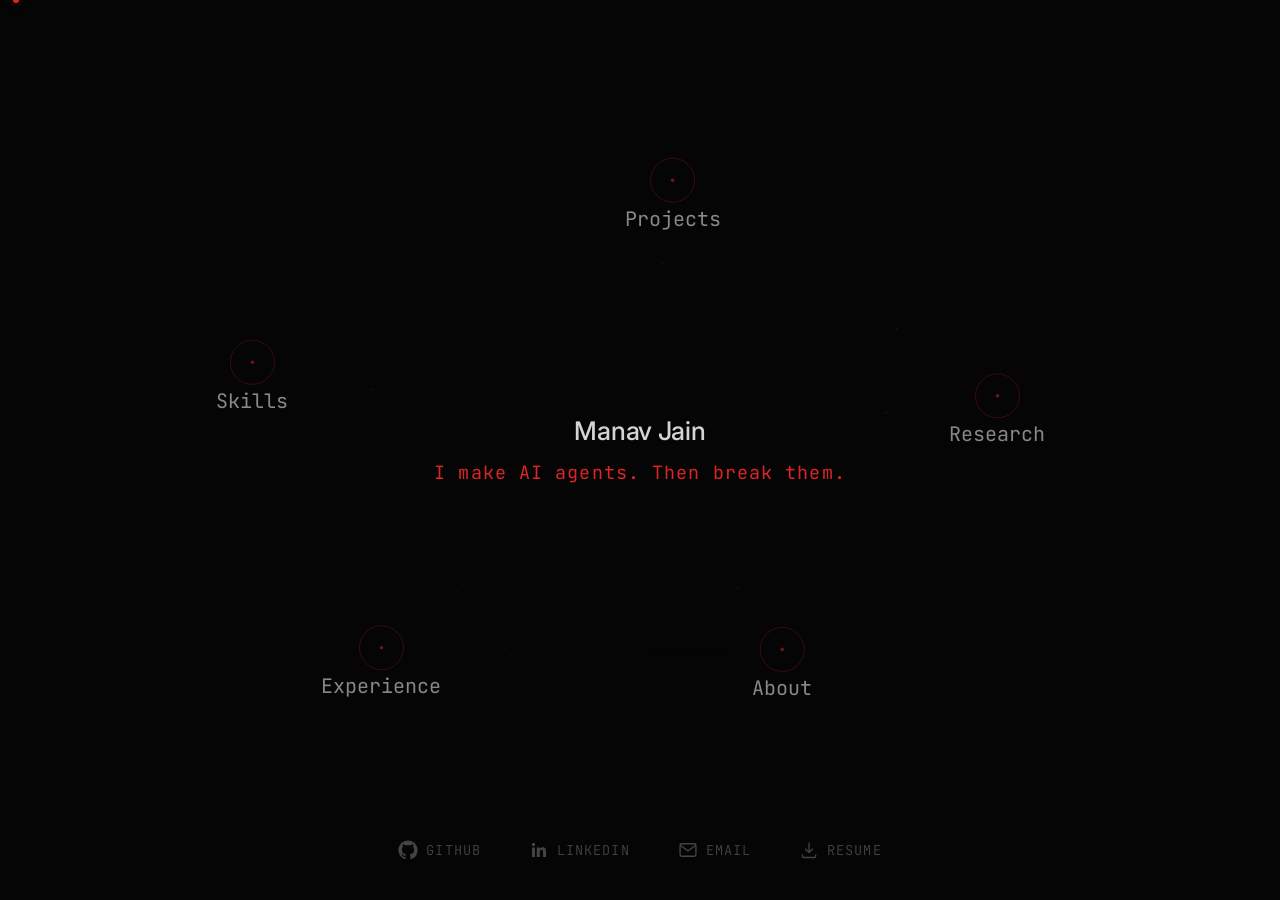
==== commit 6e41133b: "Shrink graph nodes, route projects to standalone pages, rebuild SkinSure page - Reduce category/leaf" ====
--- a/index.html
+++ b/index.html
@@ -81,354 +81,6 @@
   <div class="detail-tags" id="detailTags"></div>
 </div>
 
-<div id="writeup">
-  <div class="writeup-inner">
-    <a href="#" class="writeup-back" id="writeupBack">&#8592; Back to portfolio</a>
-
-    <header class="writeup-header">
-      <h1>SkinSure</h1>
-      <p class="writeup-subtitle">A clinical decision-support prototype for skin-disease screening &#8212; ensemble classification, explainability, federated learning, and an agentic LLM layer, documented end to end with measured results and open gaps.</p>
-    </header>
-
-    <section class="writeup-section">
-      <h2>Overview &amp; Provenance</h2>
-      <p>SkinSure is a clinical decision-support prototype for skin-disease screening, built specifically for Fitzpatrick IV&#8211;VI skin tones (the project&#8217;s stated target, underrepresented in most public dermatology datasets). It is explicitly <strong>not</strong> a diagnostic device &#8212; the product framing throughout the documentation is &#8220;a screening aid that says &#8216;see a doctor&#8217; readily.&#8221;</p>
-      <p>The system is a six-stage pipeline: image in &#8594; preprocessing &#8594; a 3-model deep learning ensemble &#8594; Grad-CAM explainability &#8594; an LLM-based clinical summarizer &#8594; deterministic severity triage &#8594; structured output out. A separate, parked track adds federated learning as an alternative training regime. A further, largely-planned track (&#8220;A0&#8211;A9&#8221;, the Production Agent Engineering plan) covers observability, evals, guardrails and LLMOps for the agentic layer.</p>
-      <p><strong>Provenance note for this write-up.</strong> Every fact below is sourced from the repo&#8217;s own markdown documentation (<code>CLAUDE.md</code>, <code>docs/ROADMAP.md</code>, <code>docs/architecture.md</code>, <code>fedler.md</code>, <code>paper/PUBLISHABLE_FINDINGS.md</code>, <code>src/models/CLAUDE.md</code>, <code>docs/agentops/adr/*</code>, <code>docs/agentops/A0_baseline.md</code>, the Production Agent Engineering Track plan, and <code>paper/new_results.md</code>), which the project instructions mandate as the primary source of truth. Numbers are quoted exactly as stated in those files &#8212; not rounded, softened, or reconciled across files where the files themselves flag unresolved discrepancies (these are called out explicitly below). No source code was read to produce this document; every section is <strong>markdown-sourced</strong>, and that is noted again inline wherever a figure is unusually load-bearing.</p>
-    </section>
-
-    <section class="writeup-section">
-      <h2>Stage 1 &#8212; Data ingestion &amp; preprocessing <span class="status-badge">Partial</span></h2>
-      <p class="status-line">Quality gate + 3 pixel-changing steps built and measured; all 3 ship OFF.</p>
-      <h3>Goal</h3>
-      <p>Clean and gate incoming images before they reach the model, and enforce the Fitzpatrick IV&#8211;VI population target at the metadata boundary.</p>
-      <h3>What was built</h3>
-      <ul>
-        <li><code>src/preprocessing/</code>: <code>quality_check.py</code> (reject &lt;200px short side or near-featureless; warn on borderline blur), <code>hair_removal.py</code> (DullRazor-style black-hat + inpainting), <code>artifact_removal.py</code> (ruler/ink/bubble inpainting), <code>color_normalization.py</code> (Shades-of-Gray), <code>pipeline.py</code> (<code>preprocess()</code> orchestrator), <code>inference_transform.py</code> (224px resize + ImageNet normalisation, used by every inference path).</li>
-        <li><code>preprocess(image)</code> orients via EXIF, runs the quality gate, then runs enabled pixel-changing steps in order hair &#8594; artifacts &#8594; colour, returning a <code>PreprocessResult</code> (image, quality, steps_applied, notes). A rejected image returns <code>quality.ok == False</code> with patient-readable <code>quality.reasons</code>.</li>
-        <li>Thresholds were derived from a 1,500-image sample of the raw dataset: short side &#8805; 200px; blur (Laplacian variance) rejects below 5, warns below 15. A higher blur cutoff was explicitly rejected because it would reject BCC and Melanoma images far more often than Eczema/Tinea (~18%/9% vs ~1%/0.3% at 15) &#8212; a fairness-by-class tradeoff documented directly in CLAUDE.md.</li>
-        <li>The <strong>Fitzpatrick IV&#8211;VI gate</strong> is enforced in <code>api/schemas/patient.py</code> (<code>PatientMetadata</code>), not in the image pipeline: a validator rejects Fitzpatrick I&#8211;III before anything reaches the model. An image-based <code>skin_tone_classifier.py</code> is explicitly <strong>future scope, not built</strong>.</li>
-        <li><code>tests/unit/</code> covers preprocessing on <strong>synthetic images only</strong> (gate boundaries, guards, step order, defaults-off). No test validates tuning on real images.</li>
-      </ul>
-      <h3>Tech stack</h3>
-      <p>OpenCV (<code>cv2</code>) for blur/morphology/inpainting, Pillow/NumPy for image I/O, Pydantic v2 for the metadata schema and gate, PyYAML config (<code>configs/preprocessing.yaml</code>) for step switches and thresholds.</p>
-      <h3>Key design decisions</h3>
-      <ul>
-        <li><strong>All three pixel-changing steps ship OFF by default</strong>, because the shipped v2 ensemble was trained on resize + ImageNet-normalisation only &#8212; any pixel-mutating preprocessing is a train/inference mismatch unless separately justified by measurement.</li>
-        <li><strong>Hair removal (ADR-F5): measured harmful, stays off.</strong> Full paired A/B over the clean 565-image test set (<code>scripts/hair_ab_experiment.py</code> / <code>_analyze.py</code>, raw rows in <code>.nb1out/hair_ab_raw.csv</code>). It corrected zero images and broke two &#8212; both true Basal Cell Carcinoma: <code>ISIC_0054063</code> BCC&#8594;0.9314 &#8594; Keratosis&#8594;0.3366 (a confident malignant call turned benign), <code>ISIC_0073116</code> BCC&#8594;0.6303 &#8594; Melanoma&#8594;0.3881. Whole-set accuracy &#8722;0.35pp, macro AUC &#8722;0.0011, <strong>BCC sensitivity 100%&#8594;98.11%</strong>; melanoma sensitivity exactly unchanged (121/124 both arms). McNemar b=2, c=0, exact p=0.50 (not significant at n=2, but the sign is unanimous). <strong>Root cause (not just an effect):</strong> at <code>threshold=10</code> the black-hat filter is non-selective on this dataset &#8212; of 524 images the <code>MAX_MASK_FRACTION</code> guard blocked, the mask covered a median 58.9% of the frame (&#8805;75% on 185 of them); the 41 images (7.26%) that slipped under the 10% guard inpainted a median 6.9% of pixels, sitting just under the cutoff rather than being precise hair masks. Firing concentrated on BCC (24.5% firing rate) because BCC lesions are dark/textured and respond to black-hat like hair does &#8212; <strong>the step preferentially damages the class most dangerous to damage.</strong> Determinism control: 524 skipped images showed max probability shift of 0.00000, confirming both flips are genuine inpainting effects, not noise.</li>
-        <li><strong>Artifact removal (ADR-F6): measured inert, stays off.</strong> Same harness/statistics, same 565 images. Fired on 335/565 (59.3%) &#8212; eight times more often than hair removal &#8212; yet changed exactly <strong>one</strong> label, a fix: <code>v-tinea-face-4</code>, Keratosis(0.4655)&#8594;Tinea(0.4882), a coin-flip margin. Accuracy +0.18pp (87.61%&#8594;87.79%), macro AUC &#8722;0.0001. <strong>Both safety-critical sensitivities bit-identical</strong>: melanoma 121/124 and BCC 106/106 in both arms, McNemar b=0,c=0 on each. McNemar overall b=0, c=1, p=1.0000. Masks were precise where hair removal&#8217;s were not: median 0.31% of frame on fired images (vs hair&#8217;s 6.9%), and the <code>MAX_MASK_FRACTION</code> guard never tripped on BCC (0/106). Conclusion (ADR-F6): &#8220;measured, harmless, and pointless&#8221; &#8212; a single discordant pair cannot justify adding a pixel-mutating step the models were never trained with. <strong>The contrast between F5 and F6 is itself a documented finding (PUBLISHABLE_FINDINGS F6):</strong> the discriminating variable between a dangerous and a harmless preprocessing step is mask precision, not firing rate or the mere presence of preprocessing.</li>
-        <li><strong>Colour normalisation (Shades-of-Gray)</strong>: off by default; noted as a risk because it can flatten genuine skin-tone colour, which matters directly for a Fitzpatrick IV&#8211;VI target population.</li>
-      </ul>
-      <h3>Gaps/limitations</h3>
-      <ul>
-        <li>Preprocessing tuning has never been validated against real images &#8212; only synthetic images (gate boundaries) and the two A/B experiments above (which test <em>whether to enable</em> a step, not quality-check threshold tuning on real photos).</li>
-        <li>No annotated hair masks exist to re-tune the hair-removal kernel; a fix would need a thinner, elongation-aware kernel validated against hair-annotated images, which does not exist in this project and is not planned.</li>
-        <li><code>augmentation.py</code> (training-time, tone-aware augmentation) is listed in the target architecture but <strong>not created</strong>.</li>
-        <li><code>skin_tone_classifier.py</code> (automatic Fitzpatrick detection from the image) is explicit <strong>future scope, not planned for the core product</strong> &#8212; the IV&#8211;VI gate today relies solely on patient-reported metadata.</li>
-      </ul>
-    </section>
-
-    <section class="writeup-section">
-      <h2>Stage 2 &#8212; Ensemble model architecture &amp; training <span class="status-badge">Completed</span></h2>
-      <p class="status-line">3 backbones trained, retrained, verified; ensemble weighting analysed and resolved as a null result.</p>
-      <h3>Goal</h3>
-      <p>Classify a skin lesion image into 5 clinically relevant classes (Basal_Cell_Carcinoma, Eczema, Keratosis, Melanoma, Tinea) with sensitivity weighted toward malignancies, using an ensemble of complementary architectures.</p>
-      <h3>What was built</h3>
-      <p>Three independently trained backbones, combined by weighted softmax averaging:</p>
-      <table class="writeup-table">
-        <thead><tr><th>Backbone</th><th>timm name</th><th>feat_dim</th><th>Role (per CLAUDE.md)</th></tr></thead>
-        <tbody>
-          <tr><td>EfficientNet-B1</td><td><code>efficientnet_b1</code></td><td>1280</td><td>texture</td></tr>
-          <tr><td>ConvNeXt-Tiny</td><td><code>convnext_tiny</code></td><td>768</td><td>varied lighting</td></tr>
-          <tr><td>Swin-Tiny</td><td><code>swin_tiny_patch4_window7_224</code></td><td>768</td><td>global lesion context</td></tr>
-        </tbody>
-      </table>
-      <p>All three use an identical head: <code>LayerNorm &#8594; Dropout &#8594; Linear(feat,256) &#8594; GELU &#8594; Dropout/2 &#8594; Linear(256,5)</code>. LayerNorm (not BatchNorm) was deliberately chosen for the head because EfficientNet&#8217;s original BatchNorm1d head required batch_size &gt; 1 and failed silently without <code>model.eval()</code>.</p>
-      <p><code>src/models/ensemble.py</code> (<code>SkinEnsemble</code>, <code>CheckpointPaths</code>) loads the three backbones and averages their softmax outputs with weights from <code>configs/models.yaml</code> (shipped: equal 1/1/1). <code>Predictions.agreement_score</code> = fraction of the three models whose top-1 matches the ensemble top-1 (0, 0.33, 0.67, 1.0); <code>confidence_tier()</code> maps this to high/moderate/low. The ensemble <strong>refuses to load checkpoints whose stored classes are not exactly the 5-class set</strong>, and <strong>there is no fallback</strong> &#8212; <code>get_checkpoint_paths()</code> returns exactly the three configured v2 paths; a missing checkpoint raises rather than silently degrading.</p>
-      <h3>Tech stack</h3>
-      <p>PyTorch, <code>timm</code> (pretrained backbones), Pydantic v2 for the <code>Predictions</code>/<code>XAISummary</code>/<code>ClinicalSummary</code> schema contracts, YAML config for checkpoint paths and ensemble weights.</p>
-      <h3>Training recipe (per <code>src/models/CLAUDE.md</code>)</h3>
-      <ul>
-        <li><strong>Checkpoint selection criterion</strong>, all three backbones: <code>composite = 0.4&#215;melanoma_sensitivity + 0.3&#215;BCC_sensitivity + 0.3&#215;val_acc</code> &#8212; saves the model that maximises malignant recall, not raw accuracy.</li>
-        <li><strong>Dual class-imbalance handling</strong>: <code>WeightedRandomSampler</code> at the batch level, plus <code>CrossEntropyLoss</code> weighting with clinical boosts (Melanoma &#215;2, BCC &#215;2, Tinea &#215;3, Eczema &#215;1.5) on top of <code>1/&#8730;count</code> base weights.</li>
-        <li><strong>Freeze-then-finetune schedule</strong>: head-only freeze phase, then full-model finetuning at backbone LR = head LR &#215; 0.1. Swin uses a longer freeze (originally 8 epochs) and lower base LR (1e-4) for stability.</li>
-        <li><strong>Actual 5-class corpus</strong>: 6,655 images total (train 5,180 / val 748 / test 727, &#8776;78/11/11), near-balanced (max/min ratio 1.24:1) &#8212; explicitly <strong>not</strong> the older, now-superseded 14.5k-image / 5:1-imbalance figures still referenced in some older files.</li>
-      </ul>
-      <h3>The v1 &#8594; v2 retrain &#8212; why it happened and what changed</h3>
-      <p>The three original (&#8220;v1&#8221;) checkpoints (<code>*_5cls_skin.pth</code>) <strong>did not reproduce their own stored metrics</strong> when reloaded and re-scored (the save-then-verify gate failed). All three were retrained (&#8220;v2&#8221;) with a verified save-then-verify gate (<code>torch.equal</code> on every tensor; re-score within &lt; 1e-9 of the stored <code>test_acc</code>). <strong>The app loads only the v2 checkpoints</strong>; v1 and an older bare-state-dict set (~479MB total) were <strong>deleted 2026-11-02</strong>, were gitignored (not recoverable from git), and are documented as requiring a retrain if ever needed.</p>
-      <p>Measured on the 727-image contaminated paper test set, the retrain shifted backbone rankings substantially:</p>
-      <table class="writeup-table">
-        <thead><tr><th>Backbone</th><th>v1 accuracy</th><th>v2 accuracy</th><th>&#916;</th></tr></thead>
-        <tbody>
-          <tr><td>EfficientNet-B1</td><td>85.11%</td><td>84.73%</td><td>&#8722;0.38pp</td></tr>
-          <tr><td>Swin-Tiny</td><td>85.39%</td><td>85.97%</td><td>+0.58pp</td></tr>
-          <tr><td>ConvNeXt-Tiny</td><td>71.35%</td><td><strong>89.13%</strong></td><td><strong>+17.78pp</strong></td></tr>
-        </tbody>
-      </table>
-      <p>ConvNeXt&#8217;s v1 weakness was a <strong>training-schedule artifact</strong>, not an architectural one: it had received roughly one epoch of effective fine-tuning (<code>freeze_epochs 8, patience 5, num_epochs 30</code> stopped it early). With <code>freeze_epochs 3, patience 10, num_epochs 40</code>, the same architecture becomes the <strong>strongest single backbone</strong>, beating Swin by 3.17pp. This reversal invalidates the original paper&#8217;s ensemble-complementarity argument (&#8220;ConvNeXt is the weak link the ensemble compensates for&#8221;) &#8212; <code>paper/new_results.md</code> explicitly withdraws that argument.</p>
-      <p>On the de-duplicated, primary-reporting 565-image clean test set: EfficientNet 84.25%, Swin 85.66%, ConvNeXt 88.67%, and the shipped equal-weight 3-model ensemble (&#8220;ECS&#8221;) scores 87.79% accuracy, macro-AUC 0.9813.</p>
-      <p><strong>Three test sets exist and must never be compared with each other</strong> (explicit invariant in both CLAUDE.md and PUBLISHABLE_FINDINGS.md): the 997-image FL split (<code>fedler.md</code>), the 727-image contaminated paper test set, and the 565-image de-duplicated clean set (727 minus 162 near-duplicates found by pHash, 22.3% &#8212; the primary reporting basis for paper claims).</p>
-      <h3>Key design decision: ensemble weighting (ADR-F1) &#8212; keep equal weights</h3>
-      <p>A grid search over 1,033 weight vectors on the clean 565-set found an EfficientNet+Swin (&#8220;ES&#8221;, dropping ConvNeXt) configuration reaching 99.19% melanoma sensitivity vs the shipped ECS&#8217;s 97.58% &#8212; a 1.6pp gap on the single most safety-critical metric. <strong>This was tested for significance and did not survive</strong>: only 2 discordant images, McNemar exact p=0.50, Wilson 95% CIs overlap substantially (ECS [93.13,99.17]% vs ES [95.57,99.86]%). Pooling test+validation to 326 melanoma images gives 5 unanimously ES-favouring discordances &#8212; perfectly one-sided but the best achievable p is 0.0625 (need &#8805;6 for &#945;=0.05); reaching 80% power at this effect size needs ~1,500&#8211;2,000 melanoma images against 124 (or 326 pooled) available. Meanwhile the <strong>better-powered statistics favour ECS</strong>: macro AUC 0.9813 vs 0.9772, and switching to ES costs a <em>significant</em> ~2pp accuracy (test p=0.043, validation p=0.020) and regresses BCC sensitivity &#8722;3.36pp on validation. <strong>Decision: keep equal weights</strong> &#8212; &#8220;paying a measured cost for an unmeasured benefit is the wrong trade.&#8221; This is published as a <strong>null result with a power analysis</strong>, framed as a corrective to ablation tables that rank configurations on fractions of a percent without testing whether the ranking is statistically distinguishable.</p>
-      <h3>Key design decision: ranked-melanoma escalation (ADR-F4) &#8212; built, shipped OFF</h3>
-      <p>While investigating F1, it was discovered that all three melanomas the ECS ensemble misses share one shape: melanoma ranks high but is <strong>not the argmax</strong> (p(melanoma) = 0.343, 0.369, 0.064). The existing severity-triage safety rule gates on <code>primary_label</code> (the argmax), so <strong>no threshold adjustment of that rule can ever catch these cases</strong> &#8212; a structural blind spot invisible to melanoma-sensitivity metrics computed on argmax predictions. A new rule (&#8220;F4&#8221;) was built that reads the full <code>class_probabilities</code> distribution and escalates when p(melanoma) &#8805; threshold regardless of rank. Threshold 0.31 was selected on the 748-image validation split (zero-cost plateau 0.31&#8211;0.35, recovering all 3 non-argmax validation melanomas at zero false escalations); applied to test it recovers 2 of 3 known misses for 1 false escalation (0.23% of non-melanoma). <strong>Decision: ship the code, leave the behaviour OFF</strong> &#8212; 3 validation and 3 test melanomas cannot establish this is a net safety gain at this sample size, even though the rule only ever escalates or blocks, never downgrades.</p>
-      <h3>Measured clinical sensitivity targets (<code>src/models/CLAUDE.md</code> targets: Melanoma &#8805;95%, BCC &#8805;90%, Tinea/Eczema/Keratosis &#8805;80%)</h3>
-      <p>EfficientNet-B1 v2 retrain, n=727: BCC 99.17% &#10003;, Melanoma 98.40% &#10003;, Eczema 82.76% &#10003;, Tinea 81.74% &#10003;, <strong>Keratosis 61.39% &#10007; (&#8722;18.6pp)</strong>. NPV Melanoma 0.9944, BCC 0.9983 (both &#8805;0.95 &#10003;).</p>
-      <h3>Gaps/limitations</h3>
-      <ul>
-        <li><strong>The Keratosis regression is confirmed across all three independently retrained architectures</strong> (EfficientNet 61.39%, Swin 68.35%, ConvNeXt 74.68% &#8212; all below the &#8805;80% target). It is attributed to the composite checkpoint criterion itself: Keratosis enters only through the diluted 0.3 val_acc term and carries the <strong>lowest</strong> loss weight of the five classes (0.1079, no clinical boost) &#8212; i.e. this is the intended effect of optimising for malignant recall, not a bug, and it is the same class that regressed hardest under federated learning (70.10%&#8594;56.70%).</li>
-        <li><strong>Model layer:</strong> <code>losses.py</code> and <code>metrics.py</code> are listed in the target architecture but not confirmed present in the current implementation state; training exists primarily as Colab notebooks plus <code>src/training/train_utils.py</code> (extracted for federated learning, see Stage 4).</li>
-        <li>Ensemble-level accuracy/macro-AUC/MCC/ablation numbers from the paper&#8217;s own evaluation notebook (NB1) were, as of the source documents, either pending or superseded by the clean-565 re-scoring; <code>paper/new_results.md</code> flags that nothing about the <strong>ensemble</strong> itself (as opposed to single backbones) was independently re-verified from raw predictions at the time of writing for ConvNeXt specifically (its results archive was not received; its numbers are verified-arithmetic, not verified-artefact).</li>
-      </ul>
-    </section>
-
-    <section class="writeup-section">
-      <h2>Stage 3 &#8212; Explainable AI (xAI) layer <span class="status-badge">Partial</span></h2>
-      <p class="status-line">Grad-CAM implemented, run on real photos, and faithfulness-tested; the heatmap&#8594;summary bridge is unvalidated; SHAP/LIME not built.</p>
-      <h3>Goal</h3>
-      <p>Show which part of an image drove the prediction, and convert that into a structured, patient-facing explanation (<code>XAISummary</code>) consumed by the clinical summarizer.</p>
-      <h3>What was built</h3>
-      <ul>
-        <li><code>src/explainability/gradcam.py</code>: <code>grad_cam</code>, <code>ensemble_heatmap</code>, with per-backbone target layers (<code>bn2</code> for EfficientNet, <code>stages[-1]</code> for ConvNeXt, <code>layers[-1]</code> for Swin &#8212; Swin requires an NHWC transpose).</li>
-        <li><code>xai_summary.py</code>: <code>summarize_heatmap()</code> converts a heatmap &#8594; <code>XAISummary</code> (<code>focus_description</code>: lesion_centre/lesion_border/diffuse/background_skin/artifact/unknown; <code>boundary_alignment</code>: good/partial/poor/unknown; <code>artifact_flag</code>) via <code>estimate_lesion_mask()</code>, a <strong>brightness segmentation</strong>, not a trained segmenter.</li>
-        <li><code>explainer.py</code>: <code>GradCamExplainer</code>, the default explainer <code>create_app()</code> wires in when a real ensemble is used and none is injected. With no explainer available, <code>/predict</code> returns 503 rather than inventing explainability data.</li>
-        <li><code>evaluation.py</code>: deletion-curve / AOPC faithfulness scorer, usable against Grad-CAM, any external heatmap (e.g. SHAP <code>.npy</code>), or a random baseline under one identical procedure (<code>scripts/evaluate_xai.py</code>).</li>
-      </ul>
-      <h3>Tech stack</h3>
-      <p>PyTorch forward/backward hooks (no third-party Grad-CAM library &#8212; custom per-backbone hooks), OpenCV/NumPy for heatmap post-processing, Pydantic for the <code>XAISummary</code> schema (with a validator requiring <code>artifact_flag=True</code> whenever focus is <code>artifact</code>).</p>
-      <h3>Key design decision: Grad-CAM over SHAP on <code>/predict</code> &#8212; latency and output-shape, not faithfulness</h3>
-      <p>The documentation is explicit that this was <strong>never</strong> a faithfulness claim until measured (see below). The stated reasons for choosing Grad-CAM on the live path:</p>
-      <ul>
-        <li><strong>Latency</strong>: Grad-CAM is one forward + one backward pass per backbone (~2.6&#8211;6.3s mean, up to 15.7s measured on 15 real photos on the dev CPU &#8212; an earlier, often-quoted 2.3s figure came from a single <em>synthetic</em> image and was wrong). SHAP&#8217;s patch/kernel methods need hundreds&#8211;thousands of forward passes, i.e. minutes on CPU, and <code>/predict</code> is synchronous.</li>
-        <li><strong>Output shape</strong>: Grad-CAM yields a dense 7&#215;7 spatial map natively; SHAP yields per-patch attributions needing their own conversion to a spatial map.</li>
-        <li><strong>Already solved for all three backbones</strong>, including Swin&#8217;s NHWC transpose.</li>
-      </ul>
-      <h3>Faithfulness result (ADR-F7 / PUBLISHABLE_FINDINGS F7) &#8212; measured, not assumed</h3>
-      <p>On a Kaggle T4, AOPC (Area Over the Perturbation Curve &#8212; progressively delete the top-k% most-attributed pixels, measure the drop in p(predicted class)) was run on 150 images from the clean 565-set, 30 per class, all five classes:</p>
-      <table class="writeup-table">
-        <thead><tr><th>Method</th><th>Mean AOPC</th><th>95% CI</th></tr></thead>
-        <tbody>
-          <tr><td>Grad-CAM</td><td>0.3099</td><td>[0.2831, 0.3376]</td></tr>
-          <tr><td>random7x7 (structure-matched baseline)</td><td>0.1834</td><td>[0.1678, 0.1994]</td></tr>
-          <tr><td>randompixel (sanity-check baseline)</td><td>0.4887</td><td>[0.4576, 0.5196]</td></tr>
-        </tbody>
-      </table>
-      <p><strong>Grad-CAM &#8722; random7x7 = +0.1266</strong> [+0.1059, +0.1478], Wilcoxon p&lt;0.0001, 127/150 wins (84.7%), Cohen&#8217;s dz=0.967. Significant in all five per-class rows (p&#8804;0.0012), and it holds on images the ensemble got <strong>wrong</strong> (+0.1479, p=0.0006) as well as right &#8212; faithfulness is a property of the explanation, not of correctness.</p>
-      <p><strong>The methodological trap found in the same study</strong>: <code>randompixel</code> (i.i.d. pixel-level noise) posts the <em>highest</em> AOPC of all three arms despite zero localisation content, because scattering deletions everywhere shreds texture and pushes the image off-distribution &#8212; it measures model fragility to corruption, not explanation quality. Only the structure-matched <code>random7x7</code> baseline is a valid faithfulness comparison. This is documented explicitly as a trap in the metric itself: &#8220;an AOPC comparison against an unmatched random baseline can report the opposite of the truth.&#8221;</p>
-      <p><strong>A bug found and fixed in the same analysis</strong>: the script initially used the raw <code>(1,1,1)</code> ensemble weights from config rather than the normalised <code>(1/3,1/3,1/3)</code> <code>SkinEnsemble</code> actually uses, making every probability 3&#215; too large. Verified harmless &#8212; AOPC is a linear functional of the deletion curve, so win-count (127/150) and dz (0.967) are bit-identical before and after; only the magnitudes were wrong.</p>
-      <p><strong>What this does and does not settle</strong>: it shows Grad-CAM beats chance on these models (the maps are not decorative), which reframes the unvalidated <code>XAISummary</code> bridge as a <strong>thresholding problem</strong>, not a &#8220;model ignores the lesion&#8221; problem. It says <strong>nothing about SHAP</strong> &#8212; that comparison is explicitly <strong>deferred by decision (2026-11-03), not pending or blocked</strong>: SHAP is not installed, <code>/explain</code> (where it would serve) is not built, and nothing in the product currently waits on the comparison. A teammate&#8217;s SHAP prototype exists on branch <code>xai-shap</code> (two Colab notebooks, not merged, not importable) with AOPC figures that used a different blanking baseline in each notebook &#8212; not comparable until re-scored with <code>evaluate_xai.py</code>.</p>
-      <h3>Real-photo validation (CLAUDE.md gap 6)</h3>
-      <p>Run on 15 real test photos (3 per class). Pipeline worked end-to-end with no crashes; <code>artifact_flag</code> fired on 0/15 (no spurious retakes). v2 checkpoints: 11/15 correct vs 12/15 on v1 (noise at this n), but confidence rose markedly (BCC 0.72&#8594;0.958). Latency was 2.6&#8211;6.3s mean, up to 15.7s &#8212; the figure that invalidated the earlier 2.3s synthetic-image estimate used elsewhere in planning documents.</p>
-      <h3>Gaps/limitations</h3>
-      <ul>
-        <li><strong>The heatmap&#8594;XAISummary bridge is heuristic and unvalidated.</strong> Over the 15 real photos, <code>boundary_alignment</code> was <code>poor</code> 9 times, <code>partial</code> 4, <code>unknown</code> 2, and <strong>never good</strong> &#8212; &#8220;a field that never reaches its best value across a whole class spread is more likely mis-thresholded than right.&#8221; <code>focus_description</code> was <code>background_skin</code> on 4/15, including 2 correct high-confidence Melanoma calls (0.957, 0.853).</li>
-        <li><strong>Annotated lesion masks are explicitly out of scope (decided 2026-11-03)</strong> &#8212; the project does not have them and will not acquire them, so <code>boundary_alignment</code>/<code>focus_description</code> can never be validated as <em>correct about the lesion location</em>, only as advisory signals. AOPC answers &#8220;did the map find pixels the model used,&#8221; not &#8220;are those pixels the lesion&#8221; &#8212; a different question this project cannot answer.</li>
-        <li><strong>artifact_flag&#8217;s real-world trigger rate is unmeasured beyond n=15</strong> (0/15 fired). The documented concern: if the flag is itself mis-tuned, a flagged patient&#8217;s retake could be flagged again, looping to <em>no answer</em> &#8212; clinically close to a missed melanoma. The recommended mitigation (watch the recapture-loop rate in production) depends on the observability work in Stage 7, which is largely unimplemented.</li>
-        <li>SHAP (<code>shap_explainer.py</code>) and LIME (<code>lime_explainer.py</code>) are <strong>not implemented</strong> &#8212; listed in the target architecture as planned extensions (ROADMAP Phase 11), deliberately deferred.</li>
-      </ul>
-    </section>
-
-    <section class="writeup-section">
-      <h2>Stage 4 &#8212; Federated learning (parked) <span class="status-badge">Partial, PARKED 2026-11-02</span></h2>
-      <p class="status-line">Phases 0&#8211;2 of 5 complete; differential privacy and multi-backbone FL not started; a data-integrity bug found before any re-run.</p>
-      <h3>Goal</h3>
-      <p>Train the ensemble across simulated hospital clients without any raw patient image leaving its origin institution, as a response to India&#8217;s DPDP Act and basic patient-privacy requirements &#8212; motivated as a B2B product track (hospitals as FL clients) distinct from the B2C inference path.</p>
-      <h3>What was built (Phases 0&#8211;2 of the fedler.md plan)</h3>
-      <ul>
-        <li><code>src/training/train_utils.py</code>: reusable training loop (<code>train_one_epoch</code>, <code>evaluate</code>, <code>create_model</code>, <code>build_loss_weights</code>, <code>build_optimizer</code>, <code>build_scheduler</code>, transforms, dataloaders) extracted from the Colab notebooks, supporting all three backbones.</li>
-        <li><code>src/federated/client.py</code>: <code>SkinSureClient</code>, a Flower <code>NumPyClient</code> subclass representing one hospital, plus a <code>ClientApp</code>.</li>
-        <li><code>src/federated/server.py</code>: <code>weighted_average</code> metric aggregation plus a configurable <code>FedAvg</code> strategy wrapped in a <code>ServerApp</code>.</li>
-        <li><code>scripts/run_fl_simulation.py</code>: standalone simulation via <code>fl.simulation.start_simulation()</code> with <code>FedAvgWithCheckpoint</code> (captures aggregated parameters for post-training evaluation).</li>
-        <li><code>scripts/make_federated_shards.py</code>: generates both IID and non-IID 3-hospital shards (Hospital A: Melanoma/BCC-heavy urban center; Hospital B: Tinea/Eczema-heavy tropical clinic; Hospital C: mixed).</li>
-        <li><code>scripts/train_baseline.py</code>: centralized baseline trainer with early stopping and composite-score tracking.</li>
-        <li>Canonical split manifests under <code>data/splits/</code>.</li>
-      </ul>
-      <h3>Tech stack</h3>
-      <p>Flower (<code>flwr</code>) for the FL framework (<code>ClientApp</code>/<code>ServerApp</code>/<code>NumPyClient</code>, new-API <code>flwr run</code> pattern, not the legacy <code>start_server</code>/<code>start_client</code>), PyTorch for the underlying models, run as a <strong>single-machine simulation</strong> &#8212; no real multi-process networking (Phase 3) and no real hospital partnerships exist.</p>
-      <h3>Key design decisions</h3>
-      <ul>
-        <li><strong>Hospital-level clients, not per-patient.</strong> A SkinSure patient contributes only 5&#8211;10 images &#8212; treating each patient as an FL client would spend a full communication round on a training signal too small to matter. Hospitals/clinics as clients is the canonical FL use case and the privacy story (data genuinely cannot leave the institution) is real under DPDP.</li>
-        <li><strong>EfficientNet-B1 only for the first pass</strong> (Phase 0&#8211;2); ConvNeXt and Swin are deliberately deferred to Phase 4 so FL mechanics are debugged on one backbone first.</li>
-        <li><strong>Independent FL per backbone</strong> (Phase 4 design, not yet executed): each backbone is a standalone classifier with no shared parameters, so each would federate as 3 separate FL jobs; ensemble weights remain an inference-time concern outside FL aggregation.</li>
-        <li><strong>Differential privacy deliberately deferred to Phase 5</strong>: DP noise would obscure whether a bug is &#8220;my FL code&#8221; or &#8220;DP epsilon too aggressive,&#8221; so a noise-free FedAvg baseline had to exist first.</li>
-      </ul>
-      <h3>Measured results &#8212; centralized baseline vs. federated (EfficientNet-B1, FedAvg, 10 rounds, non-IID, 3 hospitals), both on the held-out global test set</h3>
-      <table class="writeup-table">
-        <thead><tr><th>Metric</th><th>Centralized</th><th>Federated</th><th>Gap</th></tr></thead>
-        <tbody>
-          <tr><td>Test accuracy</td><td>83.15%</td><td>79.94%</td><td>&#8722;3.21pp</td></tr>
-          <tr><td>Melanoma sensitivity</td><td>98.32%</td><td>97.06%</td><td>&#8722;1.26pp</td></tr>
-          <tr><td>BCC sensitivity</td><td>91.16%</td><td>90.61%</td><td>&#8722;0.55pp</td></tr>
-          <tr><td>Composite score</td><td>0.9162</td><td>0.8999</td><td>&#8722;0.0163</td></tr>
-        </tbody>
-      </table>
-      <p>Per-class: the accuracy loss concentrates almost entirely in <strong>Keratosis (70.10%&#8594;56.70%, &#8722;13.4pp)</strong>; the safety-critical classes hold &#8212; Melanoma sensitivity stays within 1.3pp of centralized at 99.60% specificity. Tinea actually <strong>improved</strong> under FL (80.56%&#8594;83.33%, +2.77pp), consistent with the non-IID design concentrating Tinea training signal at Hospital B.</p>
-      <h3>Gaps/limitations &#8212; both found during audit, before any further training</h3>
-      <ul>
-        <li><strong>Integer-buffer averaging bug (affects EfficientNet, not Swin/ConvNeXt).</strong> <code>SkinSureClient.get_parameters()</code> ships all <code>state_dict</code> values including EfficientNet&#8217;s 69 int64 <code>num_batches_tracked</code> buffers; FedAvg averages them as floats and <code>set_parameters()</code> truncates them back to int64. Documented as <strong>not having corrupted the Phase 2 results</strong> (the stats that affect inference &#8212; running_mean/running_var &#8212; are floats and average correctly), but it is wrong and must be fixed before Phase 3/4 since ConvNeXt and Swin have zero non-float buffers and all three backbones must run on identical, correct plumbing for a fair comparison.</li>
-        <li><strong>Split-manifest mismatch, found 2026-11-03.</strong> The documented corpus is 997-image test / 5,658-image trainable pool, but the manifest CSVs on disk hold <strong>904 test / 5,131 pool</strong> (total 6,035, not 6,655) &#8212; 620 images across exactly three classes (Eczema 189, Keratosis 151, Melanoma 280) appear in no manifest at all. Root cause verified directly: <code>scripts/make_splits.py</code>&#8217;s <code>n_test = max(1, int(len(items) * 0.15))</code> reproduces <strong>both</strong> the 904 figure (applied to the manifest&#8217;s own per-class totals) and the 997 figure (applied to the true disk totals) exactly &#8212; i.e. the manifests were almost certainly built against an earlier, smaller snapshot of the dataset and never regenerated after three classes were topped up. <strong>Consequence: every FL and baseline metric in this section was almost certainly measured on the 904-image set, not 997, and should not be cited as the 997-image figure until the splits are regenerated and reconfirmed.</strong> This is recorded as a fix to make <em>before</em> any Phase 3/4 re-run, not a defect in the numbers reported above as measurements of <em>something real</em>.</li>
-        <li><strong>Federated learning is parked entirely as of 2026-11-02</strong>, pending re-run on a different dataset than the one the numbers above were measured on &#8212; explicitly separated from ongoing product work. Every FL number in this section (and in <code>fedler.md</code>) is to be treated as <strong>pending re-measurement</strong>.</li>
-        <li><strong>Not built at all</strong>: Phase 3 (real multi-process/networked FL, vs. today&#8217;s single-machine simulation), Phase 4 (ConvNeXt/Swin federated training &#8212; though its expected ~4&#215; per-round cost and a specific hypothesis about LayerNorm vs BatchNorm under non-IID skew explaining part of the Keratosis collapse are both documented and ready to test), Phase 5 (<code>src/federated/privacy.py</code>, differential privacy, epsilon/melanoma-sensitivity tradeoff experiments), and a Fitzpatrick-stratified fairness evaluation of the federated model.</li>
-      </ul>
-    </section>
-
-    <section class="writeup-section">
-      <h2>Stage 5 &#8212; Agentic AI layer <span class="status-badge">Partial</span></h2>
-      <p class="status-line">Orchestrator, clinical summarizer, severity triage implemented and tested; treatment advisor, doctor referral, pharmacy locator are empty stubs.</p>
-      <h3>Goal</h3>
-      <p>Turn raw model predictions and explainability output into a patient-facing clinical summary, with deterministic safety rules that the LLM can never override &#8212; the project&#8217;s core design invariant, stated verbatim in CLAUDE.md: <strong>&#8220;LLM interprets; Python decides.&#8221;</strong></p>
-      <h3>What was built</h3>
-      <ul>
-        <li><strong>Clinical summarizer</strong> (<code>src/agents/clinical_summarizer.py</code>): two-phase design. <code>build_context()</code> is pure Python &#8212; deterministic formatting only, no interpretation, and it deliberately omits <code>patient_name</code>. <code>async summarize()</code> calls the Anthropic API (model/max_tokens/effort from <code>configs/agents.yaml</code>; client is injectable for tests) and is instructed to return <strong>JSON only</strong>. Post-processing after the LLM response: (1) if <code>xai_summary.artifact_flag</code>, downgrade <code>confidence_level</code> one tier via <code>_TIER_DOWN</code> and force <code>recapture_needed=True</code>; (2) if <code>confidence_tier()=='low'</code> and no caveat already mentions model disagreement, append a standard caveat.</li>
-        <li><strong>Severity triage</strong> (<code>src/agents/severity_triage.py</code>): <code>triage(predictions, summary, patient) -&gt; TriageResult</code>, a pure function applying three hard overrides <em>after</em> the LLM proposes a severity: melanoma at moderate+ confidence &#8594; urgent; model confidence &lt;40% &#8594; block + request re-capture; rapidly spreading infection (currently Tinea) &#8594; urgent. <strong>Rules only escalate or block, never downgrade</strong>; escalation and the infection rule are skipped when already blocked. A fourth, config-gated prototype rule (F4, see Stage 2) ships off by default.</li>
-        <li><strong>Orchestrator</strong> (<code>src/agents/orchestrator.py</code>): <code>run_screening(image, patient, *, ensemble, explainer, client) -&gt; ScreeningResult</code> sequences quality gate &#8594; ensemble &#8594; explainer &#8594; summarizer &#8594; triage, with statuses <code>completed</code>/<code>rejected</code>/<code>blocked</code>. <code>treatment_advice_allowed</code> is False for urgent, referral and re-capture cases &#8212; the mechanism that suppresses self-treatment advice on dangerous cases.</li>
-        <li><strong>Schema-level enforcement</strong>, a second line of defense beyond the LLM system prompt: <code>ClinicalSummary</code>&#8217;s <code>@model_validator</code> enforces <code>urgent &#8594; immediate_referral</code> at the Pydantic level &#8212; the safety constraint is checked in two independent places.</li>
-      </ul>
-      <h3>Tech stack</h3>
-      <p>Anthropic async SDK (<code>anthropic</code>), model <strong>Claude Haiku 5.5</strong> (<code>configs/agents.yaml</code>), Pydantic v2 for the <code>ClinicalSummary</code>/<code>Predictions</code>/<code>XAISummary</code>/<code>PatientMetadata</code> contracts, YAML config for model/token/effort settings.</p>
-      <h3>Key design decision: no <code>temperature</code></h3>
-      <p>Sampling parameters (<code>temperature</code>, <code>top_p</code>, <code>top_k</code>) are <strong>rejected on Haiku 5.5</strong> and are a 400 error on every model from API version 2026-10-21 onward. The depth/cost control is <code>output_config={"effort": "low"}</code> instead. Thinking is on by default on this model, so <code>max_tokens</code> must cover thinking plus the JSON body &#8212; confirmed live at <code>max_tokens: 1000</code> sufficient, ~500 output tokens used in practice.</p>
-      <h3>Real-API validation (CLAUDE.md gap 2, done 2026-10-31)</h3>
-      <p>All three <code>--case</code> values of <code>scripts/summarize_one.py</code> (disagreement / artifact / urgent) ran against the real Claude Haiku 5.5 API and returned valid, parseable JSON (3/3). Cost <strong>~$0.0005 per call</strong>. Confirmed live: <code>output_config={"effort":"low"}</code> accepted; the disagreement caveat and the artifact-forced <code>recapture_needed</code> both fire as designed; on a melanoma prediction at 0.91 confidence the model returned <code>urgent</code> <strong>with</strong> <code>immediate_referral: true</code> unprompted &#8212; the schema validator never had to reject a response in this run. Access is gated by <code>scripts/_guard.py</code> (<code>SpendGuard</code>), which refuses to run any paid script unless <strong>both</strong> <code>SKINSURE_ALLOW_SPEND=1</code> and an explicit <code>--max-usd</code> are set &#8212; neither has a money-spending default.</p>
-      <h3>Key design principle: &#8220;a derived figure needs its denominator&#8221; (PUBLISHABLE_FINDINGS F3)</h3>
-      <p>A confirmed, reproduced defect: <code>build_context()</code> originally passed <code>agreement_score</code> as a bare fraction (&#8220;Model agreement: 0.33&#8221;). In two independent live runs, the LLM inferred the wrong denominator &#8212; &#8220;the two models agree at only 0.33&#8221; when actually 1 of 3 agreed, and &#8220;the two models agree completely&#8221; when 3 of 3 did. Fixed by stating the count explicitly (&#8220;1 of 3 models agree with the primary label (score 0.33, low tier)&#8221;), after which the next run reported correctly. Documented as a general design rule for any LLM-in-the-loop clinical system: a derived number handed to a model needs its denominator stated, or the model will invent one, and the invented value lands in patient-facing text.</p>
-      <h3>Gaps/limitations</h3>
-      <ul>
-        <li><strong>Three of six planned agents are empty (0-byte) stub files</strong>: <code>treatment_advisor.py</code>, <code>doctor_referral.py</code>, <code>pharmacy_locator.py</code>. <code>src/agents/tools/</code> is an empty directory. <code>src/agents/CLAUDE.md</code> (local design-pattern doc) is also an empty stub.</li>
-        <li><strong>Two residual unknowns in the summarizer&#8217;s real-API validation</strong>: (1) the artifact case&#8217;s final <code>confidence_level: low</code> is ambiguous because <code>_TIER_DOWN</code> maps both <code>moderate&#8594;low</code> and <code>low&#8594;low</code> &#8212; the live run proves the branch executed but not the size of the downgrade (covered instead by a parametrized unit test); (2) nothing has been run against a real lesion photo through the full summarizer &#8212; the ensemble and Grad-CAM have been validated on real photos (Stage 2/3), but the LLM leg of that specific path has not.</li>
-        <li><strong>FakeClient (used in unit tests) accepts **kwargs and ignores them</strong>, so it cannot catch a request parameter the real API would reject &#8212; exactly the class of bug <code>temperature</code> was. One test (<code>test_request_carries_system_prompt_and_context</code>) covers this blind spot by asserting on request shape, but a richer <code>FakeAnthropicClient</code> (scripted malformed JSON/timeout/429/empty content) is explicitly deferred to a later phase (A5) of the production-agent-engineering track.</li>
-        <li>No tool-use, no RAG, no fine-tuning anywhere in the agentic layer &#8212; by explicit design decision (Stage 7/A9), not oversight: the task is framed as language generation over already-structured facts, so prompting alone was judged sufficient and cheaper than the alternatives.</li>
-      </ul>
-    </section>
-
-    <section class="writeup-section">
-      <h2>Stage 6 &#8212; API &amp; deployment / end-user application layer <span class="status-badge">Partial</span></h2>
-      <p class="status-line"><code>/predict</code> + <code>/health</code> implemented; <code>/explain</code>/<code>/history</code> not built; no Docker, no CI/CD, no cloud deployment, no frontend.</p>
-      <h3>Goal</h3>
-      <p>Expose the screening pipeline over HTTP so a website or client can send an image and metadata and receive a clinical summary; eventually run as a containerized, monitored, publicly reachable service.</p>
-      <h3>What was built</h3>
-      <ul>
-        <li><code>api/main.py</code>: <code>create_app(ensemble, explainer, client)</code>, exposing <code>GET /health</code> and <code>POST /predict</code> (multipart <code>image</code> + <code>metadata</code> JSON string). The explainer is injected; when the ensemble is a real <code>SkinEnsemble</code> and none is passed, <code>create_app</code> defaults to <code>GradCamExplainer</code>. With no explainer available, <code>/predict</code> returns 503 rather than inventing explainability data.</li>
-        <li><code>api/schemas/</code>: <code>patient.py</code> (<code>PatientMetadata</code>) and <code>predictions.py</code> (<code>Predictions</code>, <code>XAISummary</code>, <code>Severity</code>, <code>ConfidenceLevel</code>, <code>ClinicalSummary</code>) &#8212; these are the API&#8217;s request/response contract.</li>
-        <li>Packaging: <code>pyproject.toml</code> (<code>pip install -e .[dev]</code>), <code>.env.example</code>, <code>.gitignore</code>.</li>
-        <li>Scripts for direct, non-HTTP use: <code>scripts/predict_one.py</code> (single-image ensemble inference) and <code>scripts/summarize_one.py</code> (single summarizer call, real-API gated).</li>
-      </ul>
-      <h3>Tech stack</h3>
-      <p>FastAPI + Pydantic v2 for the API layer, <code>python-multipart</code> for file upload, <code>uvicorn</code> as the dev server (<code>uvicorn api.main:app --reload</code>). No frontend framework has been chosen &#8212; <code>web/</code> is an empty placeholder in the target architecture with its own stub <code>CLAUDE.md</code>.</p>
-      <h3>Key design decisions</h3>
-      <ul>
-        <li><strong>Uploaded images are never used for training</strong> &#8212; a stated invariant held throughout the documentation; images are kept only for the patient&#8217;s own history (<code>GET /history</code>, not yet built), and the federated-learning data flow is explicitly one-way (hospitals &#8594; model; patient uploads never re-enter training).</li>
-        <li><strong>Secrets never touch git or images</strong> &#8212; <code>.env</code> locally (gitignored), a secret manager in the cloud (planned, not yet implemented).</li>
-        <li><strong>Planned cloud target</strong>: the roadmap specifies deployment to a major cloud provider via Docker, and the separate Production Agent Engineering Track plan recommends <strong>Google Cloud Run in asia-south1 (Mumbai)</strong> specifically &#8212; citing its always-free monthly allowance (180,000 vCPU-seconds / 360,000 GiB-seconds / 2M requests), scale-to-zero behaviour, and Mumbai&#8217;s Tier-1 (cheapest) pricing &#8212; over AWS App Runner (closed to new customers 30 April 2026) or Fargate (no free grant). This recommendation is a planning document&#8217;s analysis, <strong>not yet implemented</strong>.</li>
-      </ul>
-      <h3>Gaps/limitations (all explicitly &#8220;not yet created&#8221; per CLAUDE.md)</h3>
-      <ul>
-        <li><strong>Routes not built</strong>: <code>GET /history</code>, <code>POST /history</code>, <code>POST /explain</code>.</li>
-        <li><strong>No auth, no rate limiting, no middleware</strong> (<code>api/middleware/auth.py</code>, <code>rate_limit.py</code> are planned paths with nothing behind them).</li>
-        <li><strong>No containerization</strong>: <code>docker/Dockerfile</code>, <code>docker-compose.yml</code>, <code>.dockerignore</code> do not exist.</li>
-        <li><strong>No CI/CD</strong>: <code>.github/workflows/</code> does not exist; there is no automated test run on PRs and no fairness-regression gate in CI, despite CLAUDE.md stating fairness-as-CI-check as a design invariant.</li>
-        <li><strong>No cloud deployment has occurred</strong> &#8212; the Cloud Run recommendation above is unexecuted analysis, not a running service. No public or auth-gated URL exists.</li>
-        <li><strong>No structured logging, no production error handling, no monitoring/alerting, no cost dashboard</strong> &#8212; all planned under ROADMAP Phase 10 and the production-agent-engineering track&#8217;s A1/A8 phases, neither of which has shipped code (A1 observability tracing is the one partial exception &#8212; see Stage 7).</li>
-        <li><strong>No frontend exists.</strong> The README and architecture docs describe a future &#8220;User (Web App)&#8221; at the top of the system diagram, but no web client has been built or framework-selected.</li>
-        <li><strong>Latency is a known, measured problem for a synchronous endpoint</strong>: Grad-CAM alone measured 2.6&#8211;6.3s mean, up to 15.7s on the dev CPU (Stage 3) &#8212; before the LLM call is even made. The planning documents explicitly flag that a synchronous <code>/predict</code> at this latency &#8220;likely needs a timeout and a progress response, not just a looser number,&#8221; and leave the p95 latency ship-gate value <strong>open, not yet set</strong>, pending real end-to-end measurement.</li>
-      </ul>
-    </section>
-
-    <section class="writeup-section">
-      <h2>Stage 7 &#8212; Observability, cost governance &amp; the Production Agent Engineering Track (A0&#8211;A9) <span class="status-badge">Partial</span></h2>
-      <p class="status-line">A0 budget/baseline and A1 tracing substantially complete; A2&#8211;A9 are a detailed, unexecuted plan.</p>
-      <p>This track (phases named A0&#8211;A9, &#8220;Agent-ops&#8221;) runs alongside but separately from the ROADMAP&#8217;s numbered phases, specifically to take the agentic layer toward production-grade maturity: tracing &#8594; evals &#8594; guardrails &#8594; fallbacks/HITL &#8594; security &#8594; data governance &#8594; LLMOps &#8594; systems-design ADRs.</p>
-      <h3>A0 &#8212; Budget, API baseline, mocked LLM &#8212; Done</h3>
-      <ul>
-        <li><code>configs/llm.yaml</code>: price table, tiered by prompt length. <strong>Haiku 5.5 is priced by prompt length</strong>: prompts up to 100K tokens pay $0.10/$0.50 per MTok input/output; prompts over 100K tokens pay <strong>5&#215; on every category</strong> ($0.50/$2.50), and <strong>cache reads and writes count toward that 100K threshold</strong> &#8212; flagged repeatedly across the documentation as the single easiest thing to get wrong when designing a cached prompt.</li>
-        <li><code>src/utils/costs.py</code>: <code>cost_usd()</code>, unit-tested against hand calculations (17 tests), implementing the two-tier pricing logic.</li>
-        <li><code>scripts/_guard.py</code>: <code>SpendGuard</code> / <code>SpendRefused</code> / <code>SpendLimitReached</code>, enforcing the explicit-spend requirement described in Stage 5.</li>
-        <li><code>pytest</code> runs with network disabled (<code>--disable-socket --allow-hosts=127.0.0.1</code> in <code>pyproject.toml</code>): egress raises <code>SocketConnectBlockedError</code>, verified against a real address and through <code>httpx</code>. Documented honest limit: the guard hooks socket creation/<code>connect()</code>, not DNS resolution &#8212; it enforces &#8220;no API calls,&#8221; not &#8220;no packets.&#8221;</li>
-        <li>Measured baseline: <strong>~$0.0005/call</strong>, ~500 output tokens, 3/3 cases valid JSON (2026-10-31 live run).</li>
-      </ul>
-      <h3>A1 &#8212; Tracing &amp; observability &#8212; Done, 2026-11-03</h3>
-      <ul>
-        <li><code>src/observability/redaction.py</code>: the PII boundary. <code>span_attributes()</code> is an <strong>allowlist</strong>, so <code>patient_name</code> is absent by construction; <code>patient_id</code> is a salted HMAC; medical history is reduced to a count; images are logged as SHA-256 + dimensions, never raw bytes.</li>
-        <li><code>src/observability/tracing.py</code>: <code>configure_tracing</code>, <code>get_tracer</code>, <code>span()</code>, with every <code>gen_ai.*</code> attribute name centralized in one place (OpenTelemetry GenAI semantic conventions, still at <em>Development</em> stability).</li>
-        <li><code>run_screening</code> emits six decision spans: <code>screening</code> (root), <code>quality_gate</code>, <code>ensemble</code>, <code>explainer.gradcam</code>, <code>summarizer</code>, <code>triage</code>. The <code>triage</code> span&#8217;s <code>rules_fired</code>/<code>severity_before</code>/<code>severity_after</code> attributes are explicitly called out as the <strong>safety audit trail</strong> proving &#8220;rules only escalate or block, never downgrade.&#8221;</li>
-        <li><code>/predict</code> and every error response carry <code>X-Request-ID</code>.</li>
-        <li><strong>Tracing is OFF by default</strong> (<code>configs/observability.yaml</code>, <code>exporter: none</code>), and OpenTelemetry is an <em>optional</em> dependency &#8212; verified that the app boots and serves with <code>opentelemetry</code> absent (import-blocked test).</li>
-        <li>Measured overhead: a span costs ~250&#181;s against a 2.6&#8211;15.7s <code>/predict</code> call; a raising, stalled, or repeatedly-failing exporter leaves the request unaffected while a real exception still propagates.</li>
-      </ul>
-      <h3>A2&#8211;A9 &#8212; planned, not built</h3>
-      <p>The plan document (<code>SkinSure Production Agent Engineering Track...md</code>) specifies, in detail but <strong>without implementation</strong>:</p>
-      <ul>
-        <li><strong>A2</strong> &#8212; bootstrapped replay traces (synthetic patients over held-out labelled images) and manual error-analysis/failure-taxonomy building.</li>
-        <li><strong>A3</strong> &#8212; classifier/summarizer/end-to-end metrics, a validated LLM-as-judge (with its own TPR/TNR requirement against human labels), and versioned ship gates (e.g. melanoma sensitivity &#8805;0.90 with 95% CI lower bound &#8805;0.85; the <code>/predict</code> p95 latency gate is explicitly left <strong>OPEN &#8212; do not set yet</strong>, because Grad-CAM alone has been measured up to 15.7s).</li>
-        <li><strong>A4</strong> &#8212; guardrails and least-privilege <code>AgentSpec</code> permissions (an <code>invoke_agent()</code> choke-point wrapper for every agent, present and future).</li>
-        <li><strong>A5</strong> &#8212; fallbacks (a deterministic template-summary fallback, circuit breakers, retry policy) and human-in-the-loop review queues.</li>
-        <li><strong>A6</strong> &#8212; AI security red-teaming (OWASP LLM/Agentic Top 10 mapping, adversarial-image testing, prompt-injection test corpus).</li>
-        <li><strong>A7</strong> &#8212; data pipeline governance: provenance manifest, licence audit (flagging that several source datasets, e.g. HAM10000/ISIC 2019 and DermNet, carry CC-BY-NC or CC-BY-NC-ND licences incompatible with unqualified commercial use), de-duplication via DVC/pHash, and skin-tone fairness evaluation against external tone-labelled datasets (DDI, SCIN, DermaCon-IN) since the training corpus itself has no Fitzpatrick labels.</li>
-        <li><strong>A8</strong> &#8212; LLMOps: versioned releases, drift detection, rollback drills, cost-per-query dashboards.</li>
-        <li><strong>A9</strong> &#8212; systems-design ADRs and a formal agent plug-in contract for the still-unbuilt treatment advisor / referral / pharmacy agents.</li>
-      </ul>
-      <h3>Key design decision, stated as an explicit rule of thumb (A9)</h3>
-      <p>The plan&#8217;s &#8220;cheapest correct component wins&#8221; framework, <strong>applied retroactively to justify choices already made</strong> in Stages 2&#8211;5: lesion classification uses classic ML (fixed label set, calibratable, CPU-cheap) rather than an LLM/VLM; severity triage uses deterministic rules (auditable, injection-immune) rather than an LLM; the clinical summary uses prompting (language generation over already-structured facts, no external knowledge needed) rather than RAG or fine-tuning. Fine-tuning is explicitly rejected for any current component: &#8220;no high-volume, high-quality target data; prompting + guards meets the gates.&#8221;</p>
-      <h3>Gaps/limitations</h3>
-      <ul>
-        <li><strong>A2 through A9 are plans, not code.</strong> No replay traces exist, no failure taxonomy has been written, no ship gates are enforced in CI, no guardrail/permission layer wraps the summarizer, no fallback/circuit-breaker exists, no red-teaming has been run, no data-governance documents (<code>DATASHEET.md</code>, <code>MODEL_CARD.md</code>) exist, and no production deployment exists for A8 to monitor.</li>
-        <li>The plan itself flags several of its own prior estimates as <strong>wrong and already corrected once</strong>: an original ~2.3s Grad-CAM latency estimate (from a single synthetic image) was revised to 2.6&#8211;15.7s after real-photo testing; an original $0.01 cost-per-query gate was revised down after the real measured ~$0.0005/call baseline showed ~14&#215; slack.</li>
-        <li>The plan is explicit that none of its ship-gate thresholds are clinical standards &#8212; &#8220;engineering starting points&#8221; requiring clinician review before any real-patient use, which has not occurred.</li>
-      </ul>
-    </section>
-
-    <section class="writeup-section">
-      <h2>Cross-cutting findings &amp; empirical results (paper-grade)</h2>
-      <p>Seven findings carry formal Architecture Decision Records (<code>docs/agentops/adr/</code>) and matching entries in <code>paper/PUBLISHABLE_FINDINGS.md</code>, each marked CONFIRMED (significance-tested) or PROVISIONAL (observed, not yet tested &#8212; <strong>must not be published as an effect</strong> per the paper&#8217;s own evidential-status convention). Summarized here for traceability; full detail in Stages 1&#8211;4 above.</p>
-      <table class="writeup-table">
-        <thead><tr><th>ADR</th><th>Decision</th><th>Status</th></tr></thead>
-        <tbody>
-          <tr><td>F1</td><td>Keep equal ensemble weights &#8212; melanoma sensitivity gap is not statistically significant (McNemar p=0.50)</td><td>CONFIRMED (null result)</td></tr>
-          <tr><td>F4</td><td>Ranked-melanoma escalation rule: built, prototype OFF by default</td><td>CONFIRMED (structural gap identified; benefit unmeasured at this n)</td></tr>
-          <tr><td>F5</td><td>Hair removal stays off &#8212; measured harmful to BCC, root cause identified</td><td>CONFIRMED</td></tr>
-          <tr><td>F6</td><td>Artifact removal stays off &#8212; measured inert (1 fix, 0 breaks, precise masks)</td><td>CONFIRMED</td></tr>
-          <tr><td>F7</td><td>Grad-CAM is measurably faithful (+0.1266 AOPC vs. structure-matched random, p&lt;0.0001); SHAP comparison deferred</td><td>CONFIRMED</td></tr>
-        </tbody>
-      </table>
-      <h3>Other findings (PUBLISHABLE_FINDINGS.md)</h3>
-      <ul>
-        <li><strong>F2 &#8212; pHash de-duplication removes 22.3% of the test set</strong> (162 of 727 images have a near-duplicate in train/val); the resulting accuracy inflation from contamination was measured at <strong>0.31&#8211;0.81pp across seven configurations</strong> &#8212; real, consistently positive, but smaller than a 22% duplicate rate might suggest.</li>
-        <li><strong>F3 &#8212; prompt-context defect</strong> (the denominator-omission bug described in Stage 5), reproduced in two independent live runs, then fixed.</li>
-        <li><strong>Methodological note: agreement_tiers.csv is mis-binned and must not be quoted.</strong> An analysis notebook compared a float agreement score against the literals <code>0.33</code>/<code>0.67</code>, but the score can only be exactly 0, 1/3, 2/3 or 1, and <code>1/3 = 0.3333&#8230; &#8800; 0.33</code> &#8212; both mixed tiers silently reported n=0, dropping 81 of 565 images from the table. <strong>The shipped code is unaffected</strong>: <code>Predictions.confidence_tier()</code> uses <code>&gt;=</code> threshold comparisons, not float equality, so this bug exists only in one offline analysis notebook, not in production.</li>
-      </ul>
-      <h3>Model generation integrity (v1 vs v2), the other major cross-cutting thread</h3>
-      <p>As detailed in Stage 2, all three original (&#8220;v1&#8221;) checkpoints <strong>failed to reproduce their own stored accuracy</strong> when reloaded and re-scored &#8212; the project&#8217;s single largest data-integrity finding, which motivated a full retrain (&#8220;v2&#8221;) with an explicit save-then-verify gate (bit-identical tensor reload + re-score within 1e-9 of the stored metric). The v1 checkpoints and an older bare-state-dict set (~479MB) were deleted 2026-11-02 and are not recoverable from git. <strong>Generations must never be mixed across backbones</strong> &#8212; enforced by the app&#8217;s checkpoint loader, which refuses to load a mixed set rather than silently combining a v1 and two v2 checkpoints.</p>
-      <h3>The three-test-set discipline</h3>
-      <p>A documented, load-bearing convention repeated verbatim across CLAUDE.md and PUBLISHABLE_FINDINGS.md: three test sets exist (997-image FL split, 727-image contaminated paper set, 565-image de-duplicated clean set) and <strong>must never be compared with each other</strong> &#8212; every figure in this write-up that cites an accuracy or sensitivity number is attributed to its specific basis for this reason.</p>
-    </section>
-
-    <section class="writeup-section">
-      <h2>Known gaps, deferred work, and empty stubs</h2>
-      <p>Collected in one place for a complete status picture; each item is detailed in its stage section above.</p>
-      <h3>Empty stub files (0 bytes), confirmed present in the repo</h3>
-      <p><code>src/agents/treatment_advisor.py</code>, <code>src/agents/doctor_referral.py</code>, <code>src/agents/pharmacy_locator.py</code>, <code>src/CLAUDE.md</code>, <code>src/agents/CLAUDE.md</code>, <code>docs/indian_skin_tones.md</code> (domain knowledge on Indian skin tones and regional conditions, still to be written). <code>src/agents/tools/</code> is an empty directory.</p>
-      <h3>Not yet created at all</h3>
-      <ul>
-        <li><code>GET /history</code>, <code>POST /history</code>, <code>POST /explain</code> endpoints; auth, rate limiting, and middleware.</li>
-        <li><code>src/preprocessing/augmentation.py</code> (training-time, tone-aware augmentation).</li>
-        <li><code>docker/</code>, <code>.github/</code> (no containerization, no CI/CD).</li>
-        <li><code>src/federated/privacy.py</code> (differential privacy, FL Phase 3).</li>
-        <li>Any frontend / web client.</li>
-      </ul>
-      <h3>Deliberately out of scope (decided, not merely postponed)</h3>
-      <ul>
-        <li><strong>skin_tone_classifier.py</strong> (automatic Fitzpatrick detection from the image) &#8212; the IV&#8211;VI gate relies solely on patient-reported metadata today.</li>
-        <li><strong>Differential privacy on FL and FL for ConvNeXt/Swin</strong> &#8212; planned future phases of the parked federated-learning track, not core-product scope.</li>
-        <li><strong>SHAP vs. Grad-CAM faithfulness comparison</strong> &#8212; deferred by explicit decision (2026-11-03): nothing in the product currently waits on it.</li>
-        <li><strong>Annotated lesion masks</strong> &#8212; out of scope by explicit decision (2026-11-03): the project does not have them and will not acquire them, so the <code>XAISummary</code> bridge&#8217;s <code>boundary_alignment</code>/<code>focus_description</code> fields remain permanently advisory rather than validated.</li>
-      </ul>
-      <h3>Testing status (as of the last documented audit)</h3>
-      <p>250 unit/integration tests pass (<code>./venv/Scripts/python.exe -m pytest tests/</code>, ~5 minutes; the system Python lacks torch/cv2/anthropic/fastapi, so the project venv is required). Coverage: schemas, severity triage (every override branch), the clinical summarizer (fake client), the orchestrator, preprocessing (synthetic images only), and explainability (toy models and synthetic scenes), plus an XAI-evaluation pin test and one real-checkpoint integration test (skipped when checkpoints are absent). <strong>No tests/fairness/ test exists yet</strong> &#8212; despite &#8220;fairness is a first-class CI check&#8221; being stated as a core design invariant in CLAUDE.md. Nothing in the test suite touches the real LLM, a real lesion photo end-to-end, or real-data accuracy at scale.</p>
-      <h3>The honest overall status, in one paragraph</h3>
-      <p>The <strong>core screening pipeline is built, measured, and internally self-consistent</strong>: three independently retrained and integrity-verified model checkpoints, a documented and tested safety-override layer that the LLM cannot bypass, a measured (not assumed) explainability faithfulness result, and two formally resolved preprocessing A/B experiments with opposite outcomes (one harmful, one inert) that together produced a reusable finding about what separates them. The <strong>surrounding production infrastructure &#8212; deployment, monitoring, guardrails, security testing, data governance, and three of six planned agents &#8212; is either partially built (tracing) or entirely unbuilt (everything else in the A2&#8211;A9 track, containerization, CI/CD, and cloud hosting)</strong>. The project&#8217;s own documentation is unusually candid about this distinction throughout, consistently separating &#8220;measured&#8221; from &#8220;planned&#8221; and &#8220;CONFIRMED&#8221; from &#8220;PROVISIONAL&#8221; rather than blending the two.</p>
-    </section>
-  </div>
-</div>
 
 <script src="js/data.js"></script>
 <script src="js/signature.js"></script>
--- a/css/styles.css
+++ b/css/styles.css
@@ -219,24 +219,6 @@
 }
 #tooltip.visible { opacity: 1; }
 
-#writeup {
-  position: fixed; inset: 0;
-  z-index: 110;
-  background: var(--bg);
-  overflow-y: auto;
-  display: none;
-  cursor: auto;
-}
-#writeup.open { display: block; }
-body.writeup-active { overflow: auto; }
-body.writeup-active #graphCanvas,
-body.writeup-active #neuronCursor,
-body.writeup-active #cursorLines,
-body.writeup-active #centerLabel,
-body.writeup-active #socials,
-body.writeup-active #nav,
-body.writeup-active #tooltip { display: none; }
-
 .writeup-inner {
   max-width: 720px;
   margin: 0 auto;
